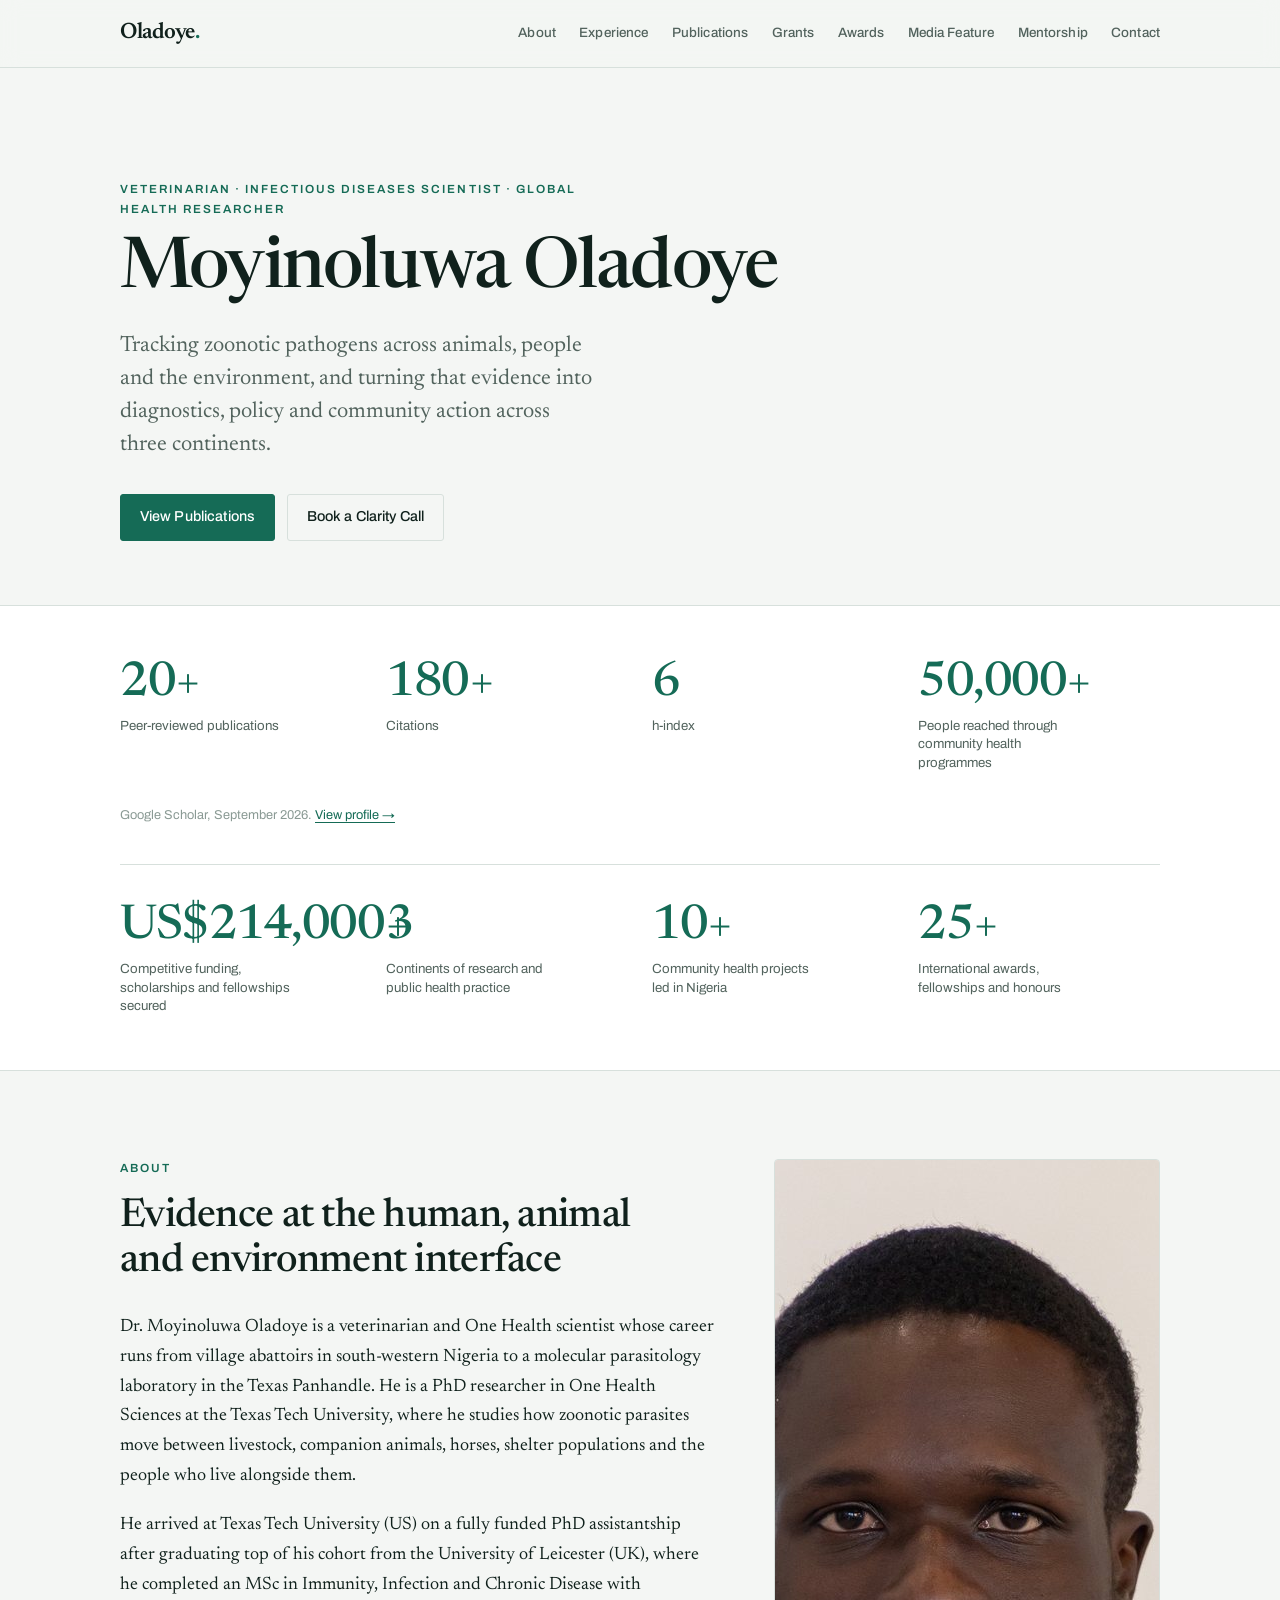
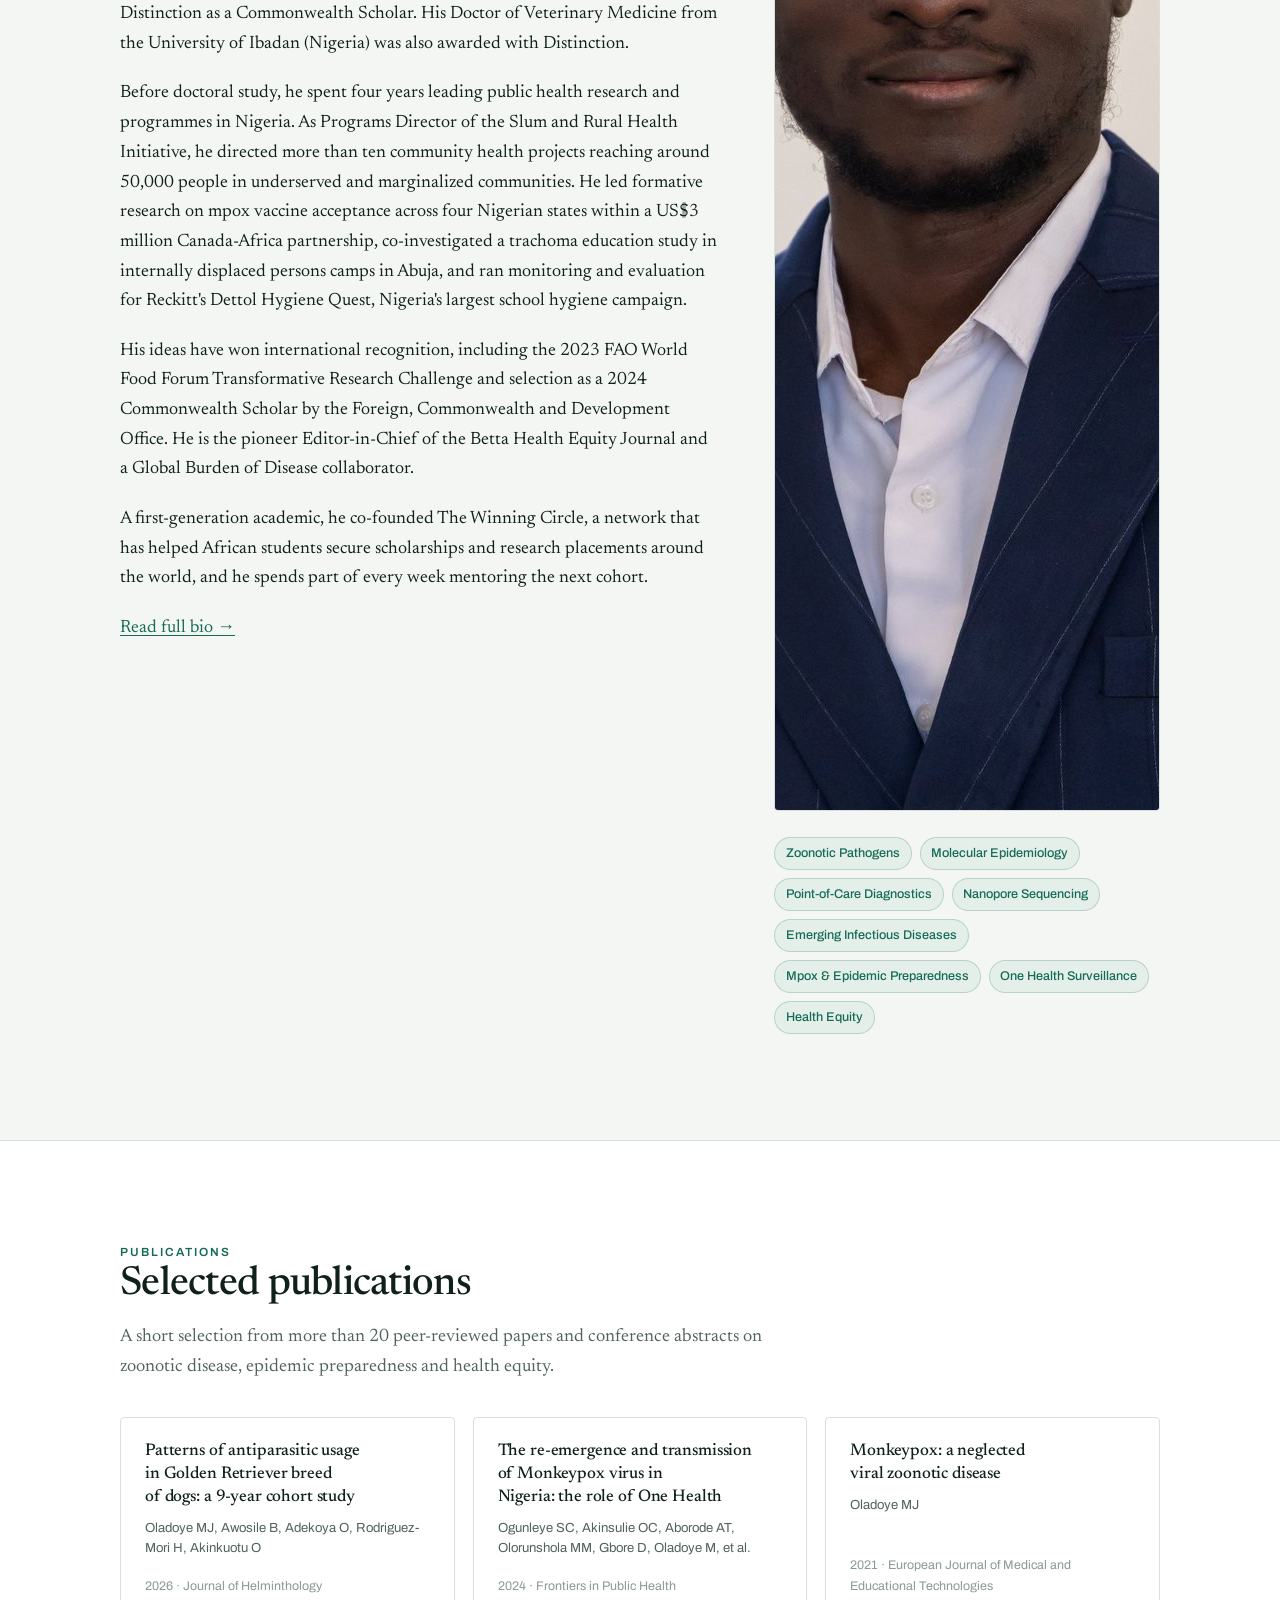
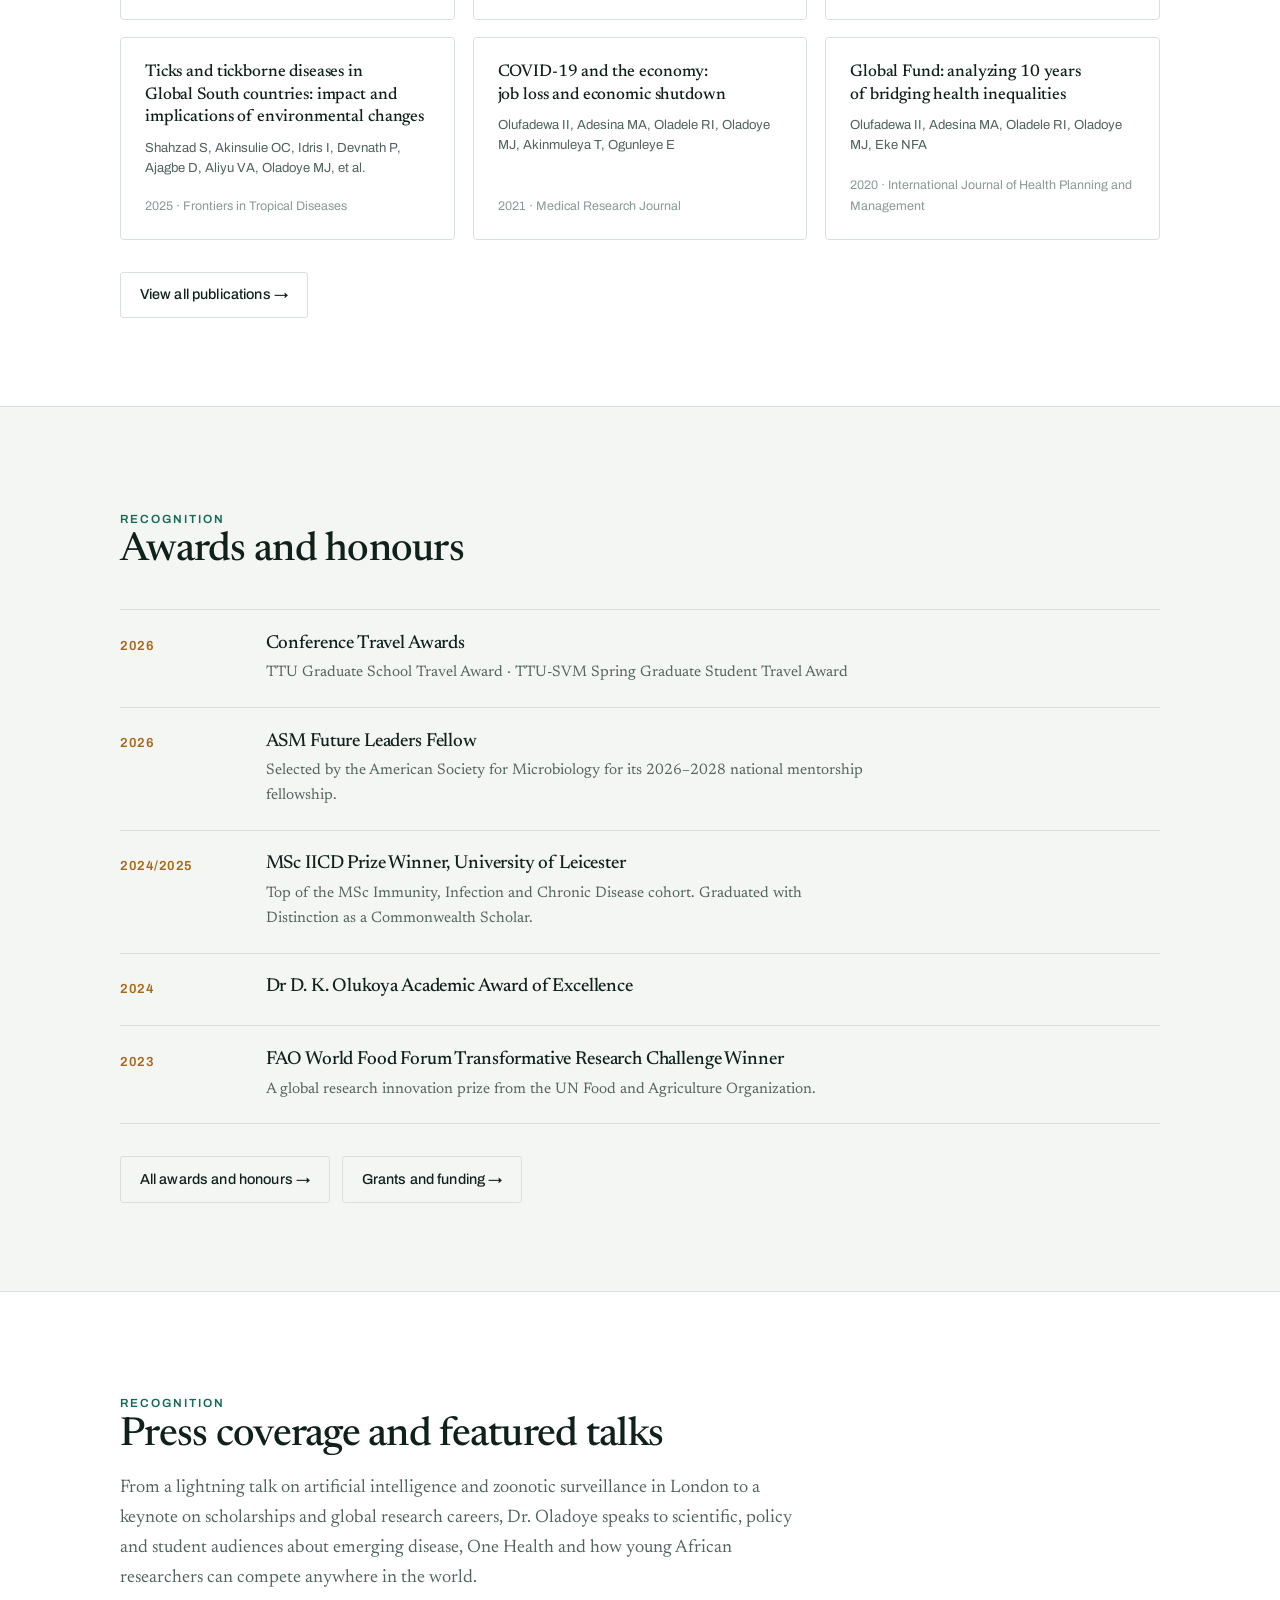
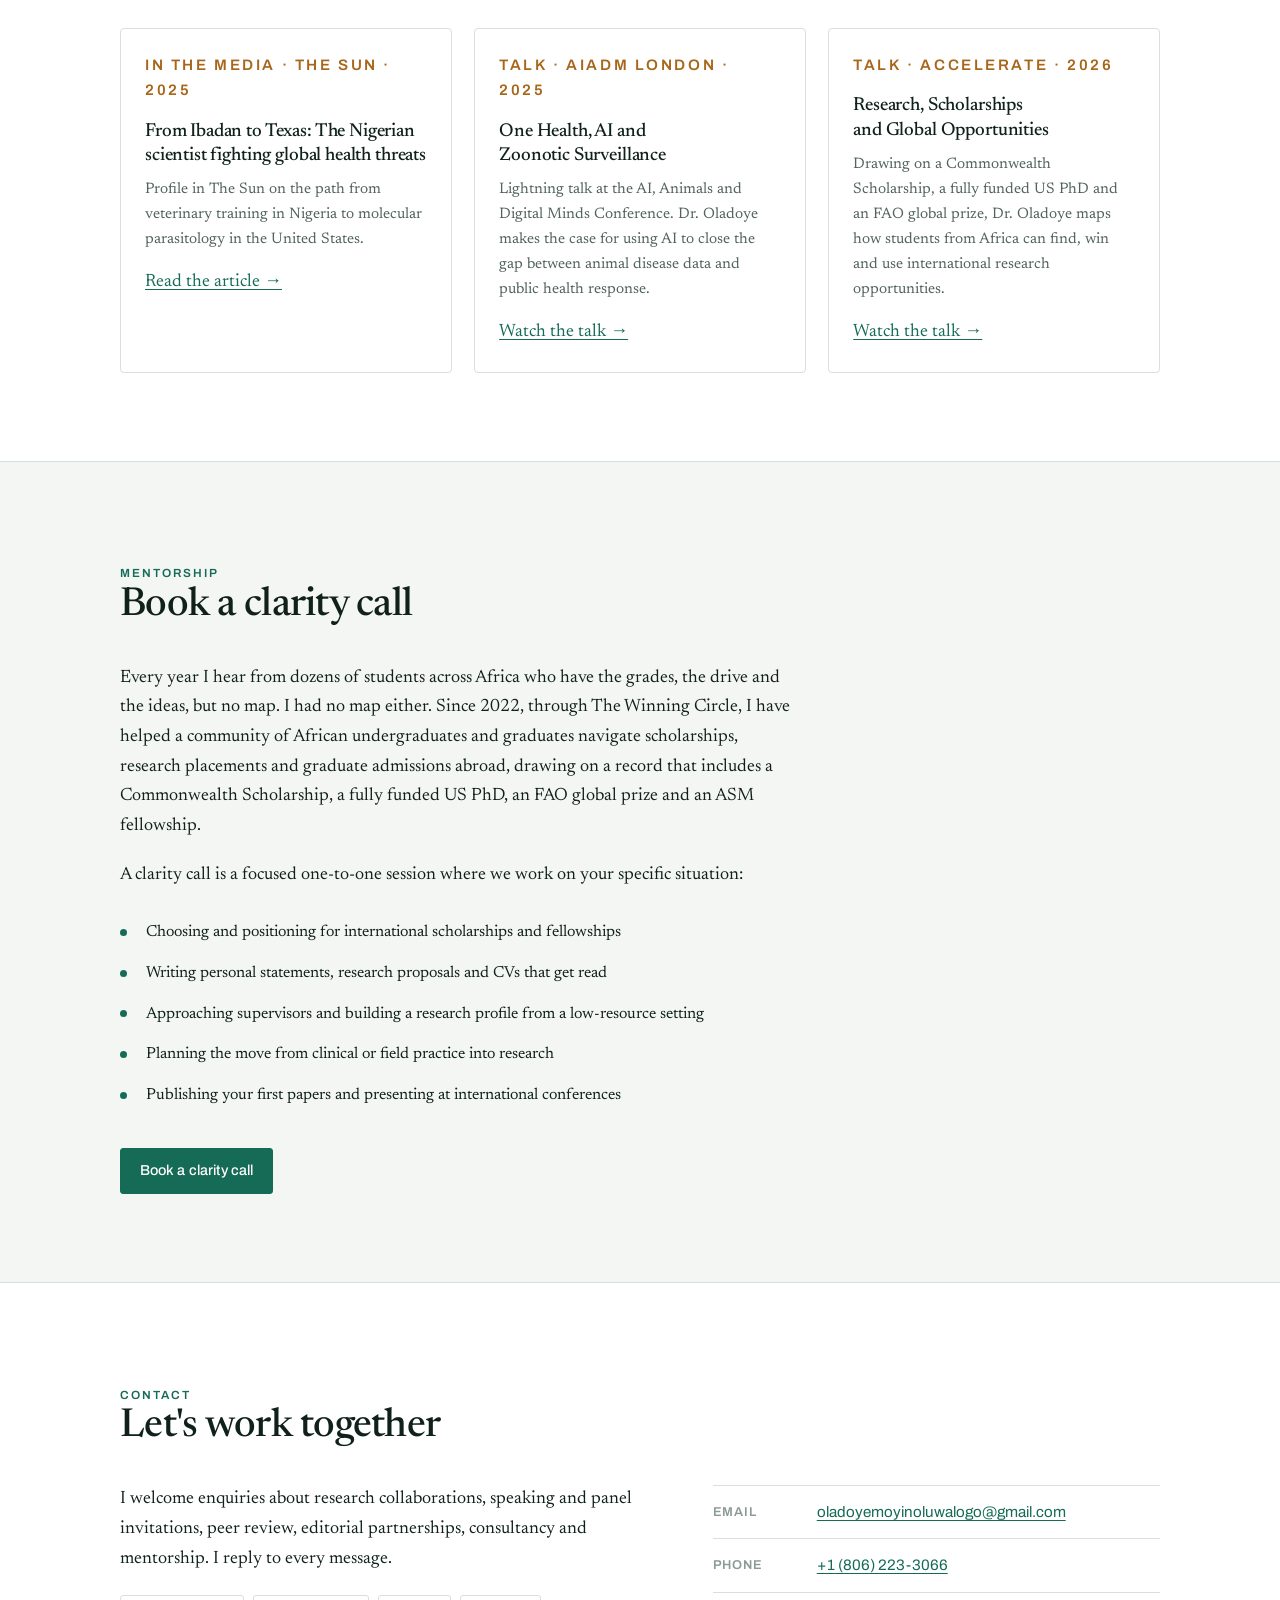
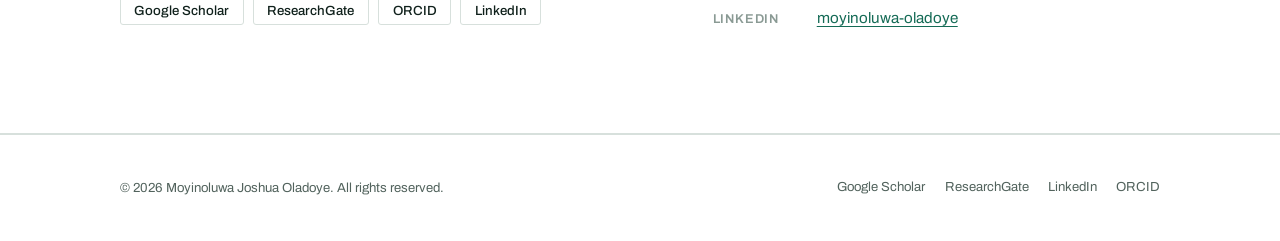
==== public/index.html @ 2be34d92 "Add files via upload" ====
<!doctype html>
<html lang="en">
<head>
<meta charset="utf-8">
<meta name="viewport" content="width=device-width, initial-scale=1, viewport-fit=cover">
<title>Moyinoluwa Oladoye | Veterinarian · Infectious Diseases Scientist · Global Health Researcher</title>
<meta name="description" content="Moyinoluwa Oladoye is a veterinarian, Global Health scientist and FAO Transformative Research Challenge winner researching zoonotic parasites at Texas Tech University. Editor-in-Chief, Betta Health Equity Journal. 20+ publications.">
<link rel="preconnect" href="https://fonts.googleapis.com">
<link rel="preconnect" href="https://fonts.gstatic.com" crossorigin>
<link rel="stylesheet" href="https://fonts.googleapis.com/css2?family=Archivo:wght@400;500;600&family=Newsreader:ital,opsz,wght@0,6..72,400;0,6..72,500;0,6..72,600;1,6..72,400&display=swap">
<link rel="stylesheet" href="style.css">
</head>
<body>

<header class="site-header">
  <div class="wrap nav">
    <a class="wordmark" href="index.html">Oladoye<span>.</span></a>
    <button class="nav-toggle" id="navToggle" aria-expanded="false" aria-controls="navLinks">Menu</button>
    <ul class="nav-links" id="navLinks">
      <li><a href="#about">About</a></li>
      <li><a href="experience.html">Experience</a></li>
      <li><a href="publications.html">Publications</a></li>
      <li><a href="grants.html">Grants</a></li>
      <li><a href="awards.html">Awards</a></li>
      <li><a href="media.html">Media Feature</a></li>
      <li><a href="#mentorship">Mentorship</a></li>
      <li><a href="#contact">Contact</a></li>
    </ul>
  </div>
</header>

<main>

  <!-- ============ HERO ============ -->
  <section class="hero">
    <div class="wrap">
      <p class="eyebrow">Veterinarian · Infectious Diseases Scientist · Global Health Researcher</p>
      <h1>Moyinoluwa Oladoye</h1>
      <p class="tagline">Tracking zoonotic pathogens across animals, people and the environment, and turning that evidence into diagnostics, policy and community action across three continents.</p>
      <div class="btn-row">
        <a class="btn" href="publications.html">View Publications</a>
        <a class="btn ghost" href="#mentorship">Book a Clarity Call</a>
      </div>
    </div>
  </section>

  <!-- ============ IMPACT NUMBERS ============ -->
  <section class="band tight">
    <div class="wrap">
      <div class="stats">
        <div class="stat"><div class="n">20+</div><div class="l">Peer-reviewed publications</div></div>
        <div class="stat"><div class="n">180+</div><div class="l">Citations</div></div>
        <div class="stat"><div class="n">6</div><div class="l">h-index</div></div>
        <div class="stat"><div class="n">50,000+</div><div class="l">People reached through community health programmes</div></div>
      </div>
      <p class="source">Google Scholar, September 2026. <a href="https://scholar.google.com/citations?user=c_55og8AAAAJ" target="_blank" rel="noopener">View profile&nbsp;→</a></p>
      <hr class="rule" style="margin:2.4rem 0">
      <div class="stats">
        <div class="stat"><div class="n">US$214,000+</div><div class="l">Competitive funding, scholarships and fellowships secured</div></div>
        <div class="stat"><div class="n">3</div><div class="l">Continents of research and public health practice</div></div>
        <div class="stat"><div class="n">10+</div><div class="l">Community health projects led in Nigeria</div></div>
        <div class="stat"><div class="n">25+</div><div class="l">International awards, fellowships and honours</div></div>
      </div>
    </div>
  </section>

  <!-- ============ ABOUT ============ -->
  <section id="about">
    <div class="wrap">
      <div class="about-grid">
        <div>
          <p class="eyebrow">About</p>
          <h2>Evidence at the human, animal and environment interface</h2>
          <div style="margin-top:1.8rem">
            <p>Dr. Moyinoluwa Oladoye is a veterinarian and One Health scientist whose career runs from village abattoirs in south-western Nigeria to a molecular parasitology laboratory in the Texas Panhandle. He is a PhD researcher in One Health Sciences at the Texas Tech University, where he studies how zoonotic parasites move between livestock, companion animals, horses, shelter populations and the people who live alongside them.</p>
            <p>He arrived at Texas Tech University (US) on a fully funded PhD assistantship after graduating top of his cohort from the University of Leicester (UK), where he completed an MSc in Immunity, Infection and Chronic Disease with Distinction as a Commonwealth Scholar. His Doctor of Veterinary Medicine from the University of Ibadan (Nigeria) was also awarded with Distinction.</p>
            <p>Before doctoral study, he spent four years leading public health research and programmes in Nigeria. As Programs Director of the Slum and Rural Health Initiative, he directed more than ten community health projects reaching around 50,000 people in underserved and marginalized communities. He led formative research on mpox vaccine acceptance across four Nigerian states within a US$3 million Canada-Africa partnership, co-investigated a trachoma education study in internally displaced persons camps in Abuja, and ran monitoring and evaluation for Reckitt's Dettol Hygiene Quest, Nigeria's largest school hygiene campaign.</p>
            <p>His ideas have won international recognition, including the 2023 FAO World Food Forum Transformative Research Challenge and selection as a 2024 Commonwealth Scholar by the Foreign, Commonwealth and Development Office. He is the pioneer Editor-in-Chief of the Betta Health Equity Journal and a Global Burden of Disease collaborator.</p>
            <p>A first-generation academic, he co-founded The Winning Circle, a network that has helped African students secure scholarships and research placements around the world, and he spends part of every week mentoring the next cohort.</p>
            <p><a href="experience.html#bio">Read full bio&nbsp;→</a></p>
          </div>
        </div>
        <div>
          <div class="portrait">
            <img src="img/headshot.jpg" alt="Portrait of Dr. Moyinoluwa Oladoye" width="1000" height="1250">
          </div>
          <ul class="chips">
            <li>Zoonotic Pathogens</li>
            <li>Molecular Epidemiology</li>
            <li>Point-of-Care Diagnostics</li>
            <li>Nanopore Sequencing</li>
            <li>Emerging Infectious Diseases</li>
            <li>Mpox &amp; Epidemic Preparedness</li>
            <li>One Health Surveillance</li>
            <li>Health Equity</li>
          </ul>
        </div>
      </div>
    </div>
  </section>

  <!-- ============ PUBLICATIONS ============ -->
  <section class="band" id="publications">
    <div class="wrap">
      <div class="section-head">
        <p class="eyebrow">Publications</p>
        <h2>Selected publications</h2>
        <p class="lead">A short selection from more than 20 peer-reviewed papers and conference abstracts on zoonotic disease, epidemic preparedness and health equity.</p>
      </div>

      <div class="cards">
        <article class="card">
          <h3><a href="https://doi.org/10.1017/S0022149X26101710" target="_blank" rel="noopener">Patterns of antiparasitic usage in Golden Retriever breed of dogs: a 9-year cohort study</a></h3>
          <p class="authors">Oladoye MJ, Awosile B, Adekoya O, Rodriguez-Mori H, Akinkuotu O</p>
          <p class="meta">2026 · Journal of Helminthology</p>
        </article>
        <article class="card">
          <h3><a href="https://doi.org/10.3389/fpubh.2023.1334238" target="_blank" rel="noopener">The re-emergence and transmission of Monkeypox virus in Nigeria: the role of One Health</a></h3>
          <p class="authors">Ogunleye SC, Akinsulie OC, Aborode AT, Olorunshola MM, Gbore D, Oladoye M, et al.</p>
          <p class="meta">2024 · Frontiers in Public Health</p>
        </article>
        <article class="card">
          <h3><a href="https://doi.org/10.30935/ejmets/10911" target="_blank" rel="noopener">Monkeypox: a neglected viral zoonotic disease</a></h3>
          <p class="authors">Oladoye MJ</p>
          <p class="meta">2021 · European Journal of Medical and Educational Technologies</p>
        </article>
        <article class="card">
          <h3><a href="https://doi.org/10.3389/fitd.2025.1597236" target="_blank" rel="noopener">Ticks and tickborne diseases in Global South countries: impact and implications of environmental changes</a></h3>
          <p class="authors">Shahzad S, Akinsulie OC, Idris I, Devnath P, Ajagbe D, Aliyu VA, Oladoye MJ, et al.</p>
          <p class="meta">2025 · Frontiers in Tropical Diseases</p>
        </article>
        <article class="card">
          <h3><a href="https://doi.org/10.5603/MRJ.a2021.0019" target="_blank" rel="noopener">COVID-19 and the economy: job loss and economic shutdown</a></h3>
          <p class="authors">Olufadewa II, Adesina MA, Oladele RI, Oladoye MJ, Akinmuleya T, Ogunleye E</p>
          <p class="meta">2021 · Medical Research Journal</p>
        </article>
        <article class="card">
          <h3><a href="https://doi.org/10.1002/hpm.3096" target="_blank" rel="noopener">Global Fund: analyzing 10 years of bridging health inequalities</a></h3>
          <p class="authors">Olufadewa II, Adesina MA, Oladele RI, Oladoye MJ, Eke NFA</p>
          <p class="meta">2020 · International Journal of Health Planning and Management</p>
        </article>
      </div>

      <div class="btn-row">
        <a class="btn ghost" href="publications.html">View all publications&nbsp;→</a>
      </div>
    </div>
  </section>

  <!-- ============ AWARDS ============ -->
  <section id="awards">
    <div class="wrap">
      <div class="section-head">
        <p class="eyebrow">Recognition</p>
        <h2>Awards and honours</h2>
      </div>
      <ul class="rows">
        <li>
          <span class="yr">2026</span>
          <div>
            <h3>Conference Travel Awards</h3>
            <p>TTU Graduate School Travel Award · TTU-SVM Spring Graduate Student Travel Award</p>
          </div>
        </li>
        <li>
          <span class="yr">2026</span>
          <div>
            <h3>ASM Future Leaders Fellow</h3>
            <p>Selected by the American Society for Microbiology for its 2026–2028 national mentorship fellowship.</p>
          </div>
        </li>
        <li>
          <span class="yr">2024/2025</span>
          <div>
            <h3>MSc IICD Prize Winner, University of Leicester</h3>
            <p>Top of the MSc Immunity, Infection and Chronic Disease cohort. Graduated with Distinction as a Commonwealth Scholar.</p>
          </div>
        </li>
        <li>
          <span class="yr">2024</span>
          <div>
            <h3>Dr D. K. Olukoya Academic Award of Excellence</h3>
          </div>
        </li>
        <li>
          <span class="yr">2023</span>
          <div>
            <h3>FAO World Food Forum Transformative Research Challenge Winner</h3>
            <p>A global research innovation prize from the UN Food and Agriculture Organization.</p>
          </div>
        </li>
      </ul>
      <div class="btn-row">
        <a class="btn ghost" href="awards.html">All awards and honours&nbsp;→</a>
        <a class="btn ghost" href="grants.html">Grants and funding&nbsp;→</a>
      </div>
    </div>
  </section>

  <!-- ============ MEDIA ============ -->
  <section class="band" id="media">
    <div class="wrap">
      <div class="section-head">
        <p class="eyebrow">Recognition</p>
        <h2>Press coverage and featured talks</h2>
        <p class="lead">From a lightning talk on artificial intelligence and zoonotic surveillance in London to a keynote on scholarships and global research careers, Dr. Oladoye speaks to scientific, policy and student audiences about emerging disease, One Health and how young African researchers can compete anywhere in the world.</p>
      </div>

      <div class="media-grid">
        <article class="media-item">
          <p class="eyebrow" style="color:var(--warm)">In the media · The Sun · 2025</p>
          <h3>From Ibadan to Texas: The Nigerian scientist fighting global health threats</h3>
          <p>Profile in The Sun on the path from veterinary training in Nigeria to molecular parasitology in the United States.</p>
          <a href="https://thesun.ng/from-ibadan-to-texas-the-nigerian-scientist-fighting-global-health-threats/" target="_blank" rel="noopener">Read the article&nbsp;→</a>
        </article>
        <article class="media-item">
          <p class="eyebrow" style="color:var(--warm)">Talk · AIADM London · 2025</p>
          <h3>One Health, AI and Zoonotic Surveillance</h3>
          <p>Lightning talk at the AI, Animals and Digital Minds Conference. Dr. Oladoye makes the case for using AI to close the gap between animal disease data and public health response.</p>
          <a href="https://www.youtube.com/watch?v=-eiDYQkjx_w" target="_blank" rel="noopener">Watch the talk&nbsp;→</a>
        </article>
        <article class="media-item">
          <p class="eyebrow" style="color:var(--warm)">Talk · ACCELERATE · 2026</p>
          <h3>Research, Scholarships and Global Opportunities</h3>
          <p>Drawing on a Commonwealth Scholarship, a fully funded US PhD and an FAO global prize, Dr. Oladoye maps how students from Africa can find, win and use international research opportunities.</p>
          <a href="https://www.youtube.com/watch?v=7MUE2zmlpLI" target="_blank" rel="noopener">Watch the talk&nbsp;→</a>
        </article>
      </div>
    </div>
  </section>

  <!-- ============ MENTORSHIP ============ -->
  <section id="mentorship">
    <div class="wrap">
      <div class="section-head">
        <p class="eyebrow">Mentorship</p>
        <h2>Book a clarity call</h2>
      </div>
      <p>Every year I hear from dozens of students across Africa who have the grades, the drive and the ideas, but no map. I had no map either. Since 2022, through The Winning Circle, I have helped a community of African undergraduates and graduates navigate scholarships, research placements and graduate admissions abroad, drawing on a record that includes a Commonwealth Scholarship, a fully funded US PhD, an FAO global prize and an ASM fellowship.</p>
      <p>A clarity call is a focused one-to-one session where we work on your specific situation:</p>
      <ul class="ticks">
        <li>Choosing and positioning for international scholarships and fellowships</li>
        <li>Writing personal statements, research proposals and CVs that get read</li>
        <li>Approaching supervisors and building a research profile from a low-resource setting</li>
        <li>Planning the move from clinical or field practice into research</li>
        <li>Publishing your first papers and presenting at international conferences</li>
      </ul>
      <div class="btn-row">
        <a class="btn" href="https://calendly.com/oladoyemoyinoluwalogo/clarity-call" target="_blank" rel="noopener">Book a clarity call</a>
      </div>

      <!-- To embed the booking calendar directly in the page instead of linking out,
           delete the button above and uncomment the two lines below.
      <div class="calendly-inline-widget" data-url="https://calendly.com/oladoyemoyinoluwalogo/clarity-call" style="min-width:320px;height:700px;margin-top:2rem"></div>
      <script type="text/javascript" src="https://assets.calendly.com/assets/external/widget.js" async></script>
      -->
    </div>
  </section>

  <!-- ============ CONTACT ============ -->
  <section class="band" id="contact">
    <div class="wrap">
      <div class="section-head">
        <p class="eyebrow">Contact</p>
        <h2>Let's work together</h2>
      </div>
      <div class="contact-grid">
        <div>
          <p>I welcome enquiries about research collaborations, speaking and panel invitations, peer review, editorial partnerships, consultancy and mentorship. I reply to every message.</p>
          <ul class="profile-links">
            <li><a href="https://scholar.google.com/citations?user=c_55og8AAAAJ&hl=en" target="_blank" rel="noopener">Google Scholar</a></li>
            <li><a href="https://www.researchgate.net/profile/Moyinoluwa-Oladoye?ev=prf_overview" target="_blank" rel="noopener">ResearchGate</a></li>
            <li><a href="https://orcid.org/0000-0003-0300-1474" target="_blank" rel="noopener">ORCID</a></li>
            <li><a href="https://www.linkedin.com/in/moyinoluwa-oladoye/" target="_blank" rel="noopener">LinkedIn</a></li>
          </ul>
        </div>
        <dl class="dl">
          <div><dt>Email</dt><dd><a href="mailto:oladoyemoyinoluwalogo@gmail.com">oladoyemoyinoluwalogo@gmail.com</a></dd></div>
          <div><dt>Phone</dt><dd><a href="tel:+18062233066">+1 (806) 223-3066</a></dd></div>
          <div><dt>LinkedIn</dt><dd><a href="https://www.linkedin.com/in/moyinoluwa-oladoye/" target="_blank" rel="noopener">moyinoluwa-oladoye</a></dd></div>
        </dl>
      </div>
    </div>
  </section>

</main>

<footer class="site-footer">
  <div class="wrap">
    <p>© 2026 Moyinoluwa Joshua Oladoye. All rights reserved.</p>
    <ul>
      <li><a href="https://scholar.google.com/citations?user=c_55og8AAAAJ&hl=en" target="_blank" rel="noopener">Google Scholar</a></li>
      <li><a href="https://www.researchgate.net/profile/Moyinoluwa-Oladoye?ev=prf_overview" target="_blank" rel="noopener">ResearchGate</a></li>
      <li><a href="https://www.linkedin.com/in/moyinoluwa-oladoye/" target="_blank" rel="noopener">LinkedIn</a></li>
      <li><a href="https://orcid.org/0000-0003-0300-1474" target="_blank" rel="noopener">ORCID</a></li>
    </ul>
  </div>
</footer>

<script>
(function(){
  var t=document.getElementById('navToggle'), l=document.getElementById('navLinks');
  if(!t||!l) return;
  t.addEventListener('click',function(){
    var open=l.classList.toggle('open');
    t.setAttribute('aria-expanded',String(open));
    t.textContent=open?'Close':'Menu';
  });
  l.addEventListener('click',function(e){
    if(e.target.tagName==='A'){l.classList.remove('open');t.setAttribute('aria-expanded','false');t.textContent='Menu';}
  });
})();
</script>

</body>
</html>
---- public/style.css ----
/* =========================================================
   Moyinoluwa Oladoye — site stylesheet
   Palette: One Health green (environment / veterinary / medical)
   with an ochre accent used sparingly for emphasis.
   Type: Newsreader (display serif) + Archivo (UI / body sans).
   ========================================================= */

:root{
  --bg:#f4f6f4;
  --surface:#ffffff;
  --sunk:#eaeeec;
  --ink:#10211c;
  --muted:#52635d;
  --faint:#8a9a94;
  --rule:#d7e0dc;
  --accent:#156b56;
  --accent-soft:#e4efea;
  --warm:#a8661a;
  --serif:"Newsreader",Georgia,"Times New Roman",serif;
  --sans:"Archivo","Helvetica Neue",Arial,sans-serif;
  --wrap:1080px;
  --read:68ch;
}

@media (prefers-color-scheme:dark){
  :root:not([data-theme="light"]){
    --bg:#0a1512;
    --surface:#0f1e1a;
    --sunk:#0c1a16;
    --ink:#e3ebe8;
    --muted:#92a8a1;
    --faint:#5d736c;
    --rule:#1f332c;
    --accent:#4bb998;
    --accent-soft:#12302a;
    --warm:#d79f58;
    color-scheme:dark;
  }
}
:root[data-theme="dark"]{
  --bg:#0a1512; --surface:#0f1e1a; --sunk:#0c1a16;
  --ink:#e3ebe8; --muted:#92a8a1; --faint:#5d736c; --rule:#1f332c;
  --accent:#4bb998; --accent-soft:#12302a; --warm:#d79f58;
  color-scheme:dark;
}

*{box-sizing:border-box}
html{scroll-behavior:smooth;scroll-padding-top:5rem}
body{
  margin:0;background:var(--bg);color:var(--ink);
  font-family:var(--serif);font-size:18px;line-height:1.65;
  -webkit-font-smoothing:antialiased;
}
img{max-width:100%;display:block}
a{color:var(--accent);text-underline-offset:3px}
a:hover{color:var(--ink)}
:focus-visible{outline:2px solid var(--accent);outline-offset:3px;border-radius:2px}

/* ---------- layout ---------- */
.wrap{
  max-width:var(--wrap);margin:0 auto;
  padding-left:max(20px,env(safe-area-inset-left,0px));
  padding-right:max(20px,env(safe-area-inset-right,0px));
}
section{padding-block:clamp(3rem,7vw,5.5rem)}
section.tight{padding-block:clamp(2.2rem,5vw,3.4rem)}
.band{background:var(--surface);border-block:1px solid var(--rule)}
hr.rule{border:0;border-top:1px solid var(--rule);margin:0}

/* ---------- type ---------- */
h1,h2,h3,h4{font-family:var(--serif);margin:0;text-wrap:balance;font-weight:500}
h1{font-size:clamp(2.6rem,7vw,4.4rem);line-height:1.02;letter-spacing:-.025em}
h2{font-size:clamp(1.75rem,4vw,2.5rem);line-height:1.12;letter-spacing:-.018em}
h3{font-size:1.18rem;line-height:1.3;letter-spacing:-.008em}
p{margin:0 0 1.1em;max-width:var(--read)}
.lead{font-size:1.14rem;color:var(--muted)}
.eyebrow{
  font-family:var(--sans);font-size:.74rem;font-weight:600;letter-spacing:.17em;
  text-transform:uppercase;color:var(--accent);margin:0 0 1rem;
}
.section-head{margin-bottom:2.2rem}
.section-head p{margin-bottom:0;margin-top:.9rem}

/* ---------- header / nav ---------- */
.site-header{
  position:sticky;top:env(safe-area-inset-top,0px);z-index:40;
  background:color-mix(in srgb,var(--bg) 92%,transparent);
  backdrop-filter:saturate(150%) blur(10px);
  border-bottom:1px solid var(--rule);
}
.nav{display:flex;align-items:center;gap:1rem;padding-block:.95rem}
.wordmark{
  font-family:var(--serif);font-size:1.4rem;font-weight:600;letter-spacing:-.02em;
  color:var(--ink);text-decoration:none;margin-right:auto;
}
.wordmark span{color:var(--accent)}
.nav-links{display:flex;gap:1.45rem;align-items:center;list-style:none;margin:0;padding:0}
.nav-links a{
  font-family:var(--sans);font-size:.845rem;font-weight:500;letter-spacing:.01em;
  color:var(--muted);text-decoration:none;white-space:nowrap;
}
.nav-links a:hover,.nav-links a[aria-current="page"]{color:var(--ink)}
.nav-toggle{
  display:none;background:none;border:1px solid var(--rule);border-radius:4px;
  padding:.45em .7em;cursor:pointer;color:var(--ink);
  font-family:var(--sans);font-size:.82rem;font-weight:500;
}
@media (max-width:940px){
  .nav-toggle{display:block}
  .nav-links{
    display:none;position:absolute;left:0;right:0;top:100%;
    flex-direction:column;align-items:flex-start;gap:0;
    background:var(--surface);border-bottom:1px solid var(--rule);
    padding:.5rem max(20px,env(safe-area-inset-left,0px)) 1rem;
  }
  .nav-links.open{display:flex}
  .nav-links li{width:100%;border-top:1px solid var(--rule)}
  .nav-links a{display:block;padding:.75rem 0;font-size:.95rem}
}

/* ---------- buttons ---------- */
.btn{
  display:inline-flex;align-items:center;gap:.5em;
  font-family:var(--sans);font-size:.9rem;font-weight:500;letter-spacing:.01em;
  padding:.72em 1.3em;border-radius:3px;text-decoration:none;
  border:1px solid var(--accent);background:var(--accent);color:#fff;
  transition:opacity .15s;
}
.btn:hover{opacity:.88;color:#fff}
.btn.ghost{background:transparent;color:var(--ink);border-color:var(--rule)}
.btn.ghost:hover{border-color:var(--ink);opacity:1}
.btn-row{display:flex;flex-wrap:wrap;gap:.75rem;margin-top:2rem}

/* ---------- hero ---------- */
.hero{padding-block:clamp(3.5rem,10vw,7rem) clamp(2.5rem,6vw,4rem)}
.hero h1{margin-bottom:1.4rem}
.hero .tagline{font-size:clamp(1.12rem,2.3vw,1.38rem);color:var(--muted);max-width:40ch;line-height:1.5}

/* ---------- stats ---------- */
.stats{display:grid;grid-template-columns:repeat(auto-fit,minmax(160px,1fr));gap:2rem 1.5rem}
.stat .n{
  font-family:var(--serif);font-size:clamp(2.1rem,4.6vw,3rem);font-weight:500;
  line-height:1;letter-spacing:-.03em;color:var(--accent);
  font-variant-numeric:tabular-nums;
}
.stat .l{
  font-family:var(--sans);font-size:.83rem;line-height:1.4;color:var(--muted);
  margin-top:.55rem;max-width:22ch;
}
.source{font-family:var(--sans);font-size:.8rem;color:var(--faint);margin:2rem 0 0}

/* ---------- about ---------- */
.about-grid{display:grid;grid-template-columns:1.55fr 1fr;gap:clamp(2rem,5vw,3.5rem);align-items:start}
@media (max-width:820px){.about-grid{grid-template-columns:1fr}}
.portrait{border-radius:4px;overflow:hidden;border:1px solid var(--rule);background:var(--sunk)}
.portrait img{width:100%;aspect-ratio:4/5;object-fit:cover}
.chips{display:flex;flex-wrap:wrap;gap:.5rem;margin-top:1.6rem;padding:0;list-style:none}
.chips li{
  font-family:var(--sans);font-size:.79rem;font-weight:500;
  padding:.4em .85em;border-radius:999px;
  background:var(--accent-soft);color:var(--accent);
  border:1px solid color-mix(in srgb,var(--accent) 22%,transparent);
}

/* ---------- cards ---------- */
.cards{display:grid;grid-template-columns:repeat(auto-fit,minmax(290px,1fr));gap:1.1rem}
.card{
  background:var(--surface);border:1px solid var(--rule);border-radius:4px;
  padding:1.4rem 1.5rem;display:flex;flex-direction:column;gap:.55rem;
}
.card h3{font-size:1.06rem;line-height:1.35}
.card h3 a{color:var(--ink);text-decoration:none}
.card h3 a:hover{color:var(--accent)}
.card .authors{font-family:var(--sans);font-size:.82rem;color:var(--muted);line-height:1.5;margin:0}
.card .meta{font-family:var(--sans);font-size:.78rem;color:var(--faint);margin:0;margin-top:auto;padding-top:.6rem}

/* ---------- timeline ---------- */
.timeline{list-style:none;margin:0;padding:0;border-left:2px solid var(--rule)}
.timeline li{position:relative;padding:0 0 2.1rem 1.8rem}
.timeline li::before{
  content:"";position:absolute;left:-7px;top:.55rem;width:12px;height:12px;
  border-radius:50%;background:var(--accent);border:3px solid var(--bg);
}
.timeline .when{
  font-family:var(--sans);font-size:.76rem;font-weight:600;letter-spacing:.09em;
  text-transform:uppercase;color:var(--accent);display:block;margin-bottom:.35rem;
}
.timeline h3{margin-bottom:.15rem}
.timeline .where{font-family:var(--sans);font-size:.86rem;color:var(--muted);margin:0 0 .6rem}
.timeline p{font-size:.97rem;color:var(--muted);margin:0}

/* ---------- award / grant rows ---------- */
.rows{list-style:none;margin:0;padding:0}
.rows li{
  display:grid;grid-template-columns:7.5rem 1fr;gap:.3rem 1.6rem;
  padding:1.35rem 0;border-top:1px solid var(--rule);
}
.rows li:last-child{border-bottom:1px solid var(--rule)}
.rows .yr{
  font-family:var(--sans);font-size:.82rem;font-weight:600;color:var(--warm);
  letter-spacing:.04em;padding-top:.18rem;
}
.rows h3{margin-bottom:.25rem}
.rows p{font-size:.95rem;color:var(--muted);margin:0}
@media (max-width:620px){
  .rows li{grid-template-columns:1fr;gap:.35rem}
  .rows .yr{padding-top:0}
}

/* ---------- media ---------- */
.media-grid{display:grid;grid-template-columns:repeat(auto-fit,minmax(300px,1fr));gap:1.4rem}
.media-item{background:var(--surface);border:1px solid var(--rule);border-radius:4px;padding:1.5rem}
.media-item h3{margin-bottom:.5rem}
.media-item p{font-size:.95rem;color:var(--muted);margin-bottom:1rem}

/* ---------- figures ---------- */
figure{margin:0}
.figure{border:1px solid var(--rule);border-radius:4px;overflow:hidden;background:var(--surface)}
.figure img{width:100%;aspect-ratio:4/3;object-fit:cover}
.figure figcaption{
  font-family:var(--sans);font-size:.82rem;color:var(--muted);
  padding:.8rem 1rem;border-top:1px solid var(--rule);
}
.figure.tall img{aspect-ratio:3/4}
.photo-pair{display:grid;grid-template-columns:repeat(auto-fit,minmax(260px,1fr));gap:1.2rem;margin-top:2.5rem}

/* ---------- lists ---------- */
.biblist{list-style:none;counter-reset:ref;margin:0;padding:0}
.biblist li{
  counter-increment:ref;position:relative;padding:1rem 0 1rem 2.6rem;
  border-top:1px solid var(--rule);font-size:.98rem;line-height:1.55;
}
.biblist li:last-child{border-bottom:1px solid var(--rule)}
.biblist li::before{
  content:counter(ref);position:absolute;left:0;top:1rem;
  font-family:var(--sans);font-size:.78rem;font-weight:600;color:var(--faint);
  font-variant-numeric:tabular-nums;
}
.plainlist{list-style:none;margin:0;padding:0}
.plainlist li{
  padding:1rem 0;border-top:1px solid var(--rule);font-size:.98rem;line-height:1.55;
}
.plainlist li:last-child{border-bottom:1px solid var(--rule)}
.memberships{font-family:var(--sans);font-size:.95rem;color:var(--muted);line-height:1.9;max-width:var(--read)}

.ticks{list-style:none;margin:1.3rem 0;padding:0}
.ticks li{position:relative;padding:.45rem 0 .45rem 1.6rem;font-size:1rem}
.ticks li::before{
  content:"";position:absolute;left:0;top:1.05em;width:7px;height:7px;
  border-radius:50%;background:var(--accent);
}

/* ---------- contact ---------- */
.contact-grid{display:grid;grid-template-columns:1.2fr 1fr;gap:clamp(2rem,5vw,3.5rem)}
@media (max-width:820px){.contact-grid{grid-template-columns:1fr}}
.dl{font-family:var(--sans);font-size:.95rem;margin:0}
.dl div{padding:.85rem 0;border-top:1px solid var(--rule);display:flex;gap:1rem;flex-wrap:wrap}
.dl dt{color:var(--faint);min-width:5.5rem;font-size:.8rem;letter-spacing:.06em;
  text-transform:uppercase;font-weight:600;padding-top:.15rem}
.dl dd{margin:0;word-break:break-word}
.profile-links{display:flex;flex-wrap:wrap;gap:.6rem;margin-top:1.4rem;padding:0;list-style:none}
.profile-links a{
  font-family:var(--sans);font-size:.83rem;font-weight:500;text-decoration:none;
  padding:.5em 1em;border:1px solid var(--rule);border-radius:3px;color:var(--ink);
}
.profile-links a:hover{border-color:var(--accent);color:var(--accent)}

/* ---------- footer ---------- */
.site-footer{border-top:1px solid var(--rule);background:var(--surface)}
.site-footer .wrap{
  padding-block:2.4rem;display:flex;flex-wrap:wrap;gap:1rem 2rem;
  align-items:center;justify-content:space-between;
}
.site-footer p{font-family:var(--sans);font-size:.82rem;color:var(--muted);margin:0;max-width:none}
.site-footer ul{display:flex;flex-wrap:wrap;gap:1.2rem;list-style:none;margin:0;padding:0}
.site-footer a{font-family:var(--sans);font-size:.82rem;color:var(--muted);text-decoration:none}
.site-footer a:hover{color:var(--accent)}

/* ---------- page header (sub-pages) ---------- */
.page-head{padding-block:clamp(2.8rem,6vw,4.5rem) clamp(1.6rem,3vw,2.2rem)}
.page-head h1{font-size:clamp(2.1rem,5vw,3.2rem);margin-bottom:1rem}
.back{
  font-family:var(--sans);font-size:.84rem;color:var(--muted);text-decoration:none;
  display:inline-block;margin-bottom:1.6rem;
}
.back:hover{color:var(--accent)}
.subhead{
  font-family:var(--sans);font-size:.78rem;font-weight:600;letter-spacing:.14em;
  text-transform:uppercase;color:var(--faint);
  margin:3rem 0 1.2rem;padding-bottom:.6rem;border-bottom:1px solid var(--rule);
}
.subhead:first-of-type{margin-top:0}

@media (prefers-reduced-motion:reduce){
  html{scroll-behavior:auto}
  *{transition:none!important;animation:none!important}
}
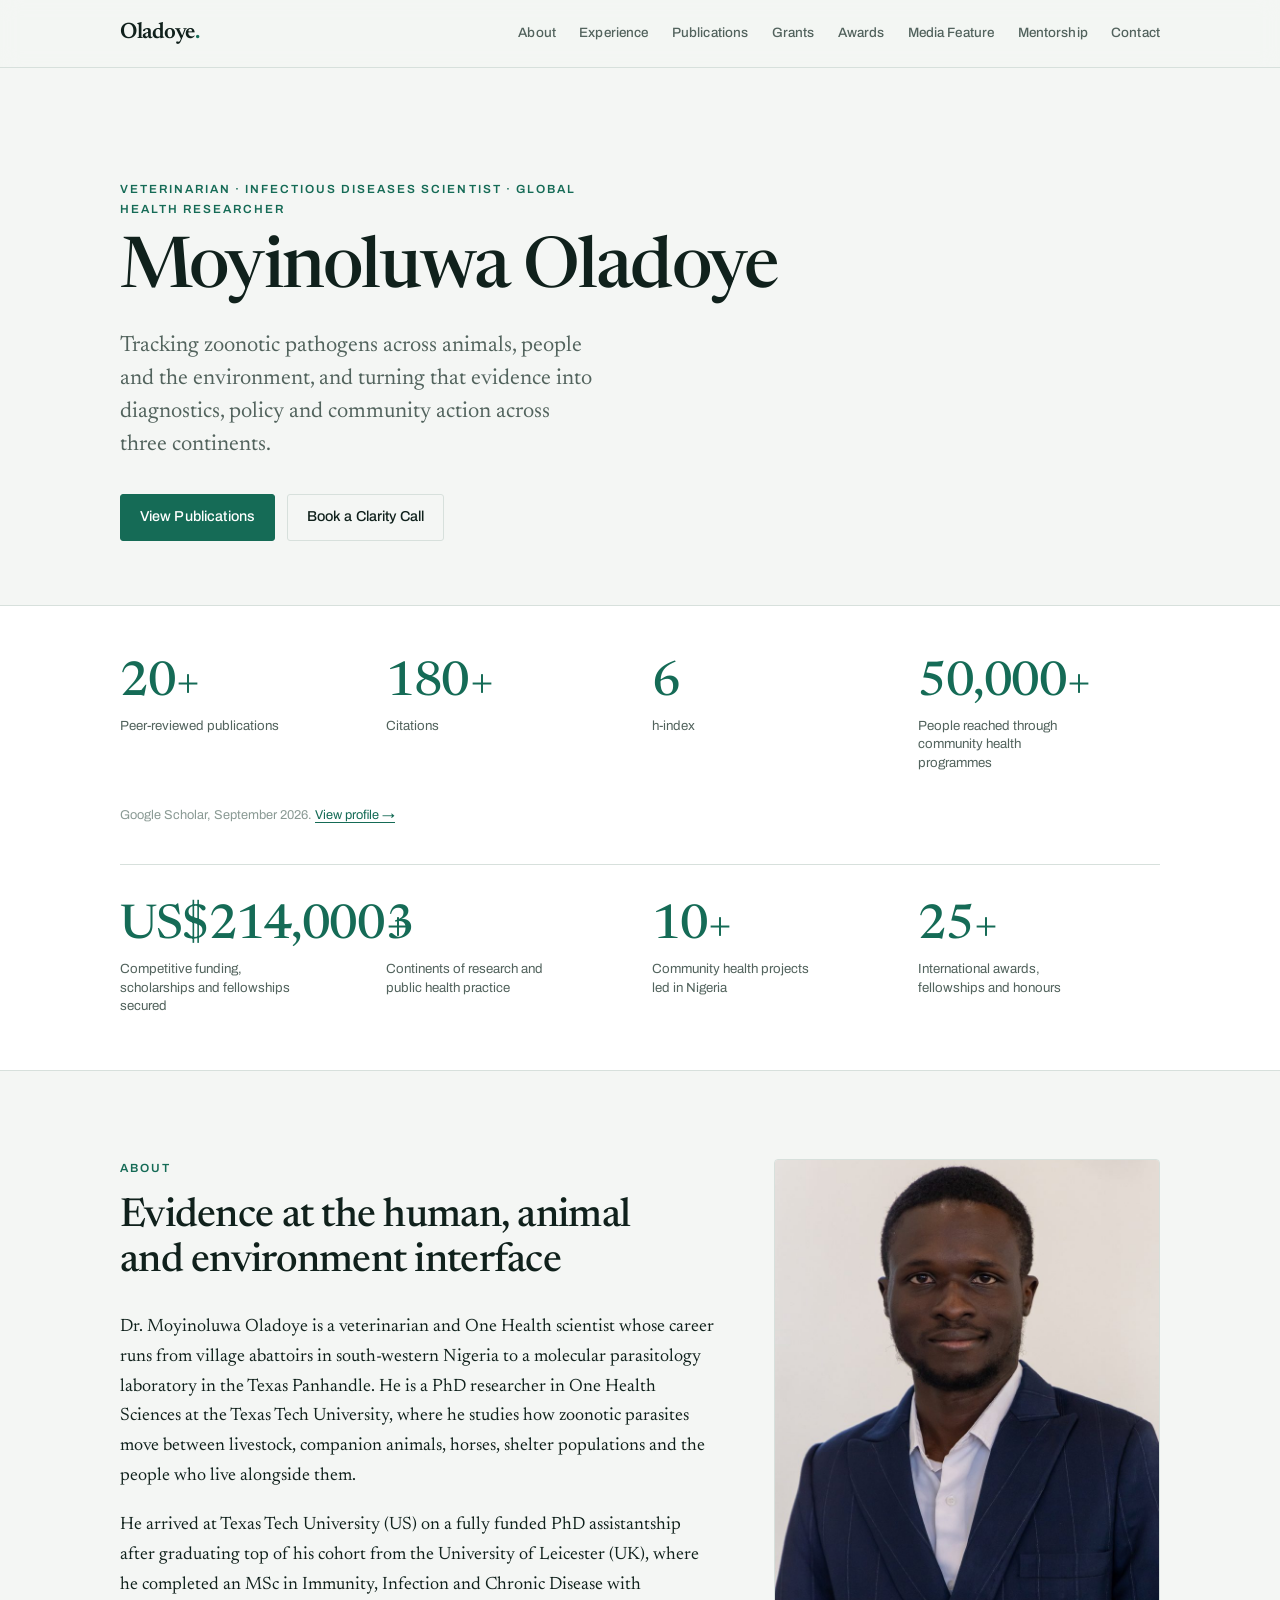
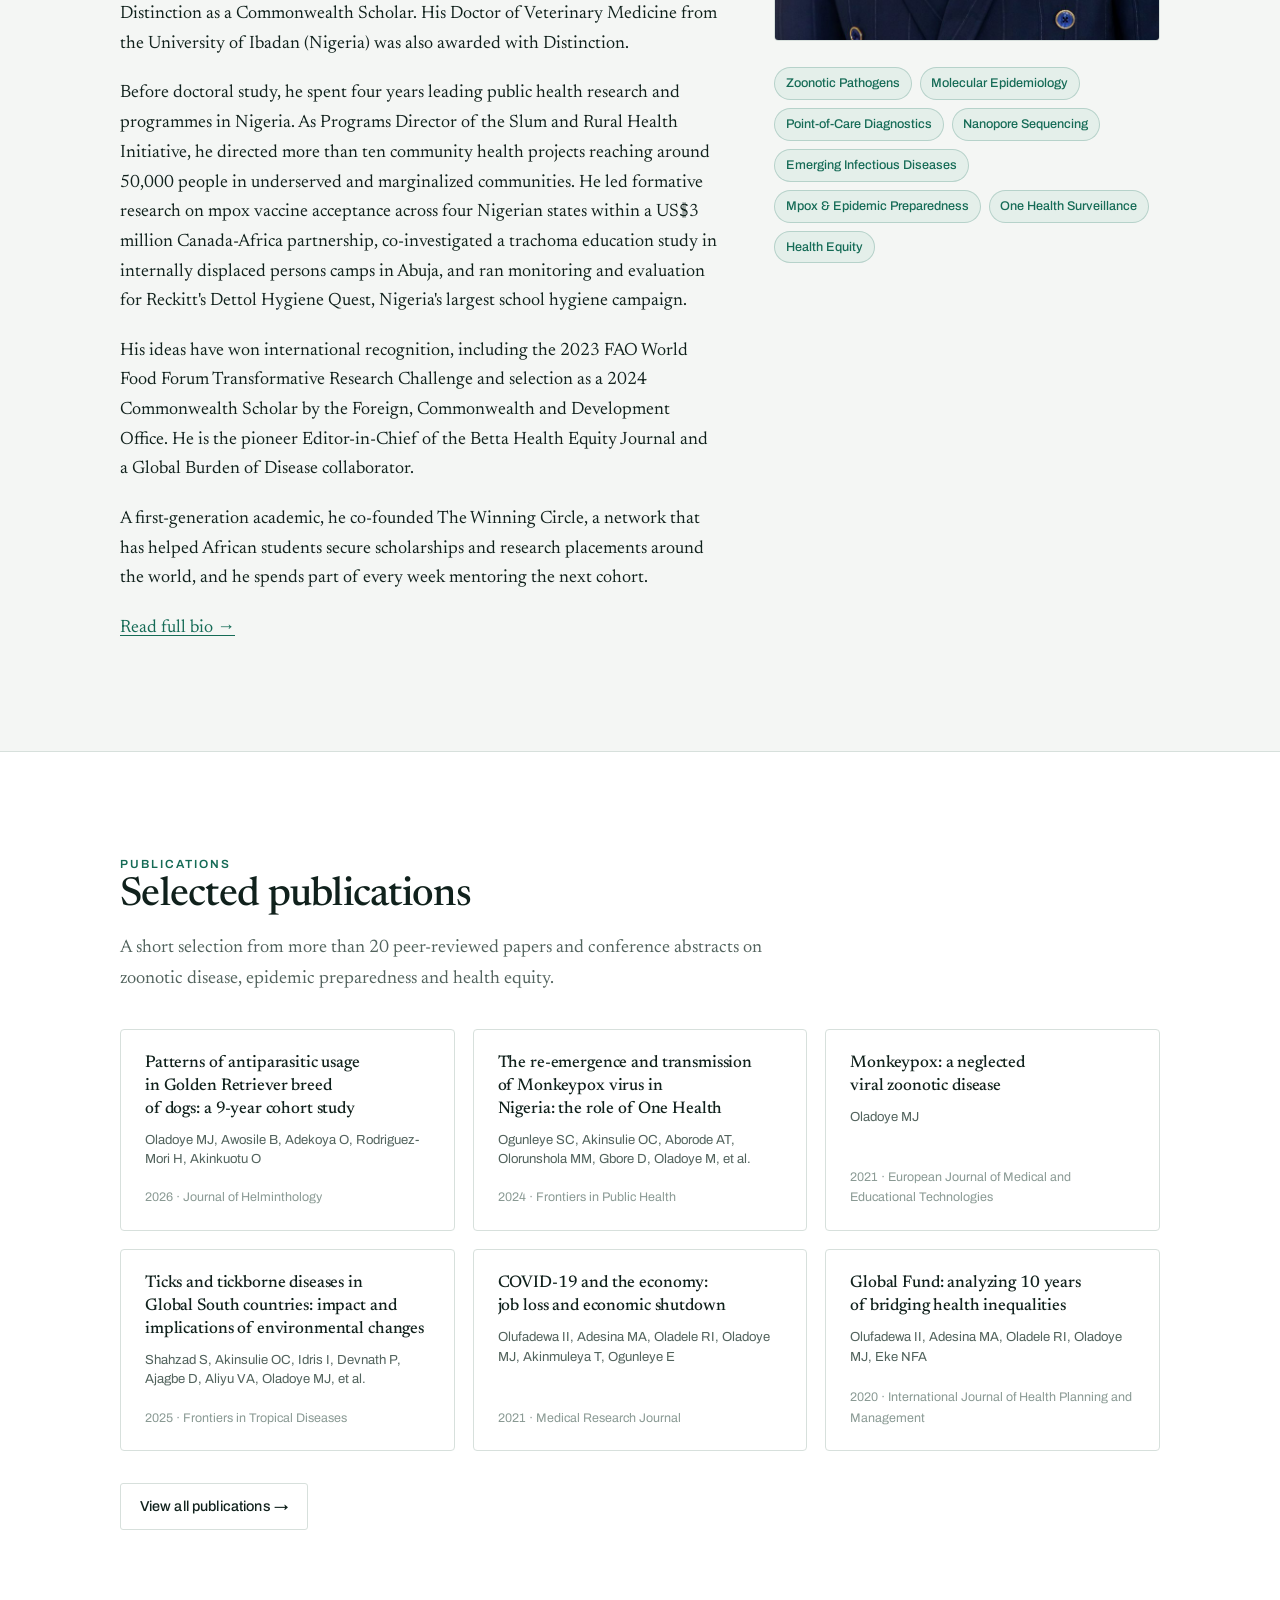
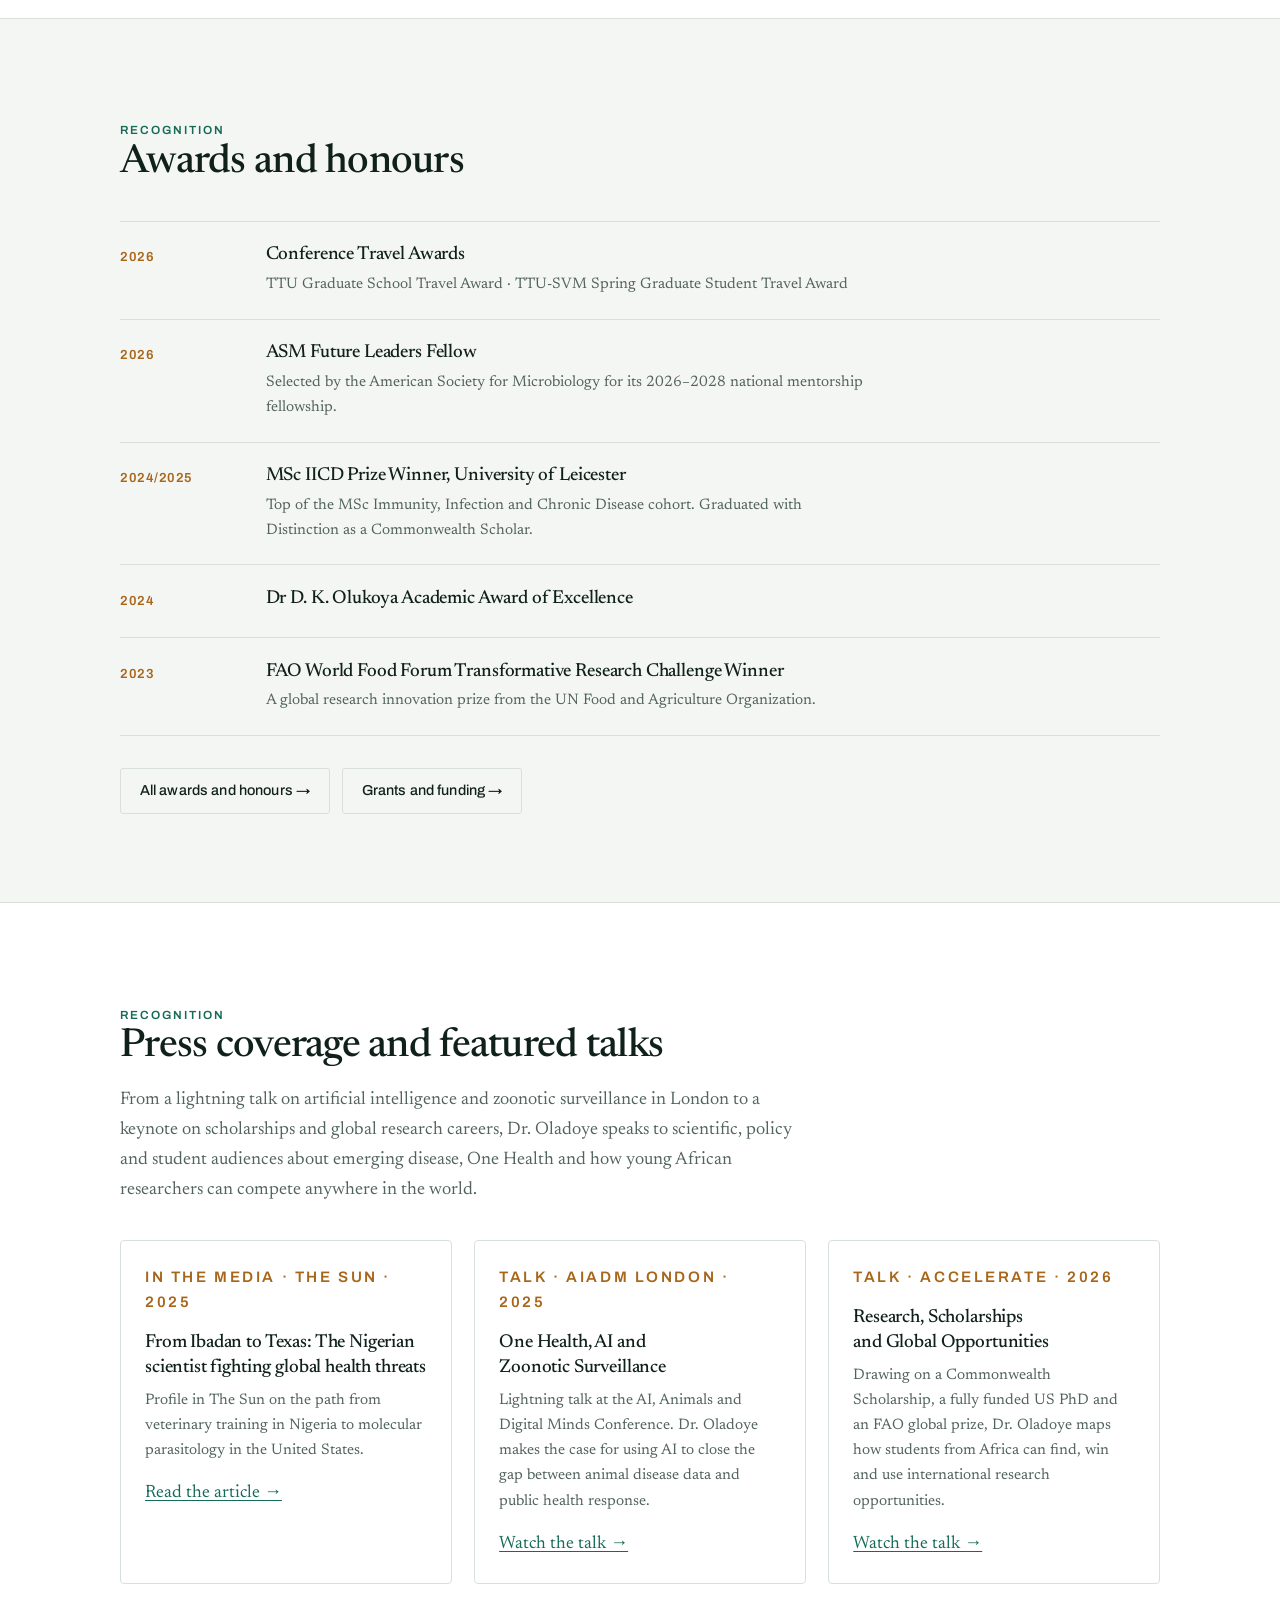
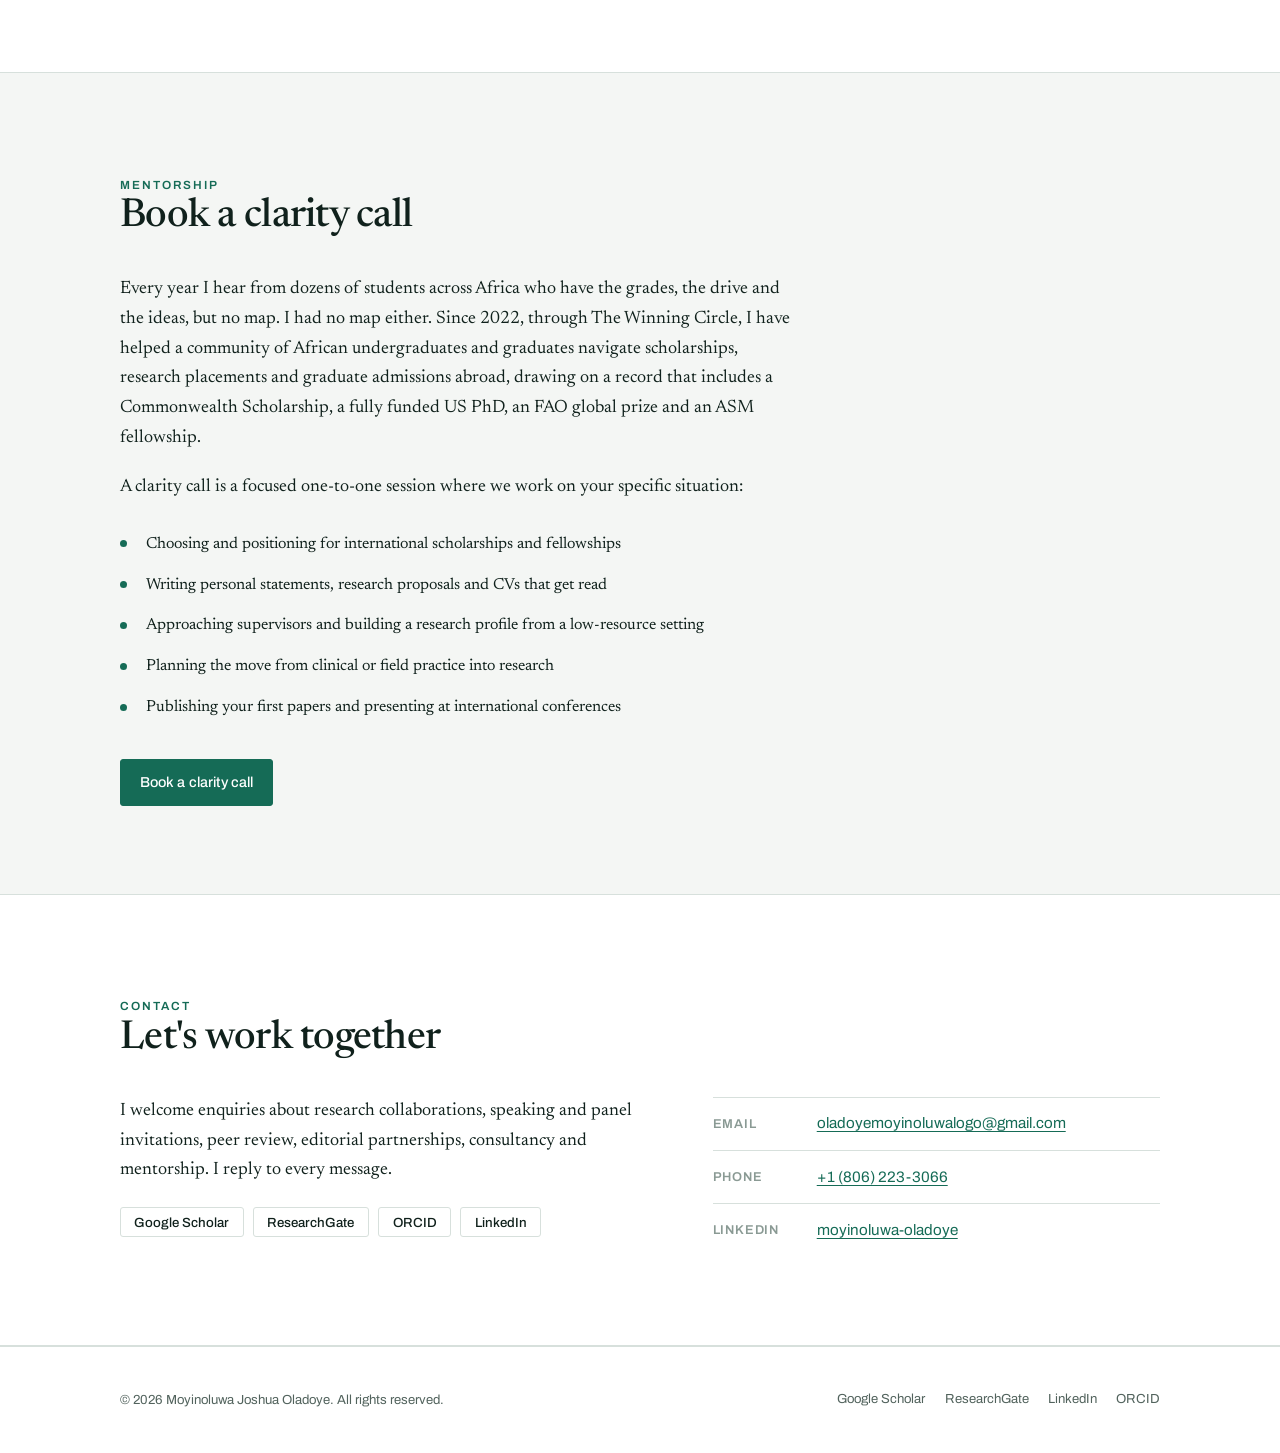
==== commit 470a90e1: "Add files via upload" ====
--- a/public/index.html
+++ b/public/index.html
@@ -82,7 +82,7 @@
         </div>
         <div>
           <div class="portrait">
-            <img src="img/headshot.jpg" alt="Portrait of Dr. Moyinoluwa Oladoye" width="1000" height="1250">
+            <img src="img/headshot.jpg" alt="Portrait of Dr. Moyinoluwa Oladoye" width="800" height="1000">
           </div>
           <ul class="chips">
             <li>Zoonotic Pathogens</li>
--- a/public/style.css
+++ b/public/style.css
@@ -51,7 +51,7 @@
   font-family:var(--serif);font-size:18px;line-height:1.65;
   -webkit-font-smoothing:antialiased;
 }
-img{max-width:100%;display:block}
+img{max-width:100%;height:auto;display:block}
 a{color:var(--accent);text-underline-offset:3px}
 a:hover{color:var(--ink)}
 :focus-visible{outline:2px solid var(--accent);outline-offset:3px;border-radius:2px}
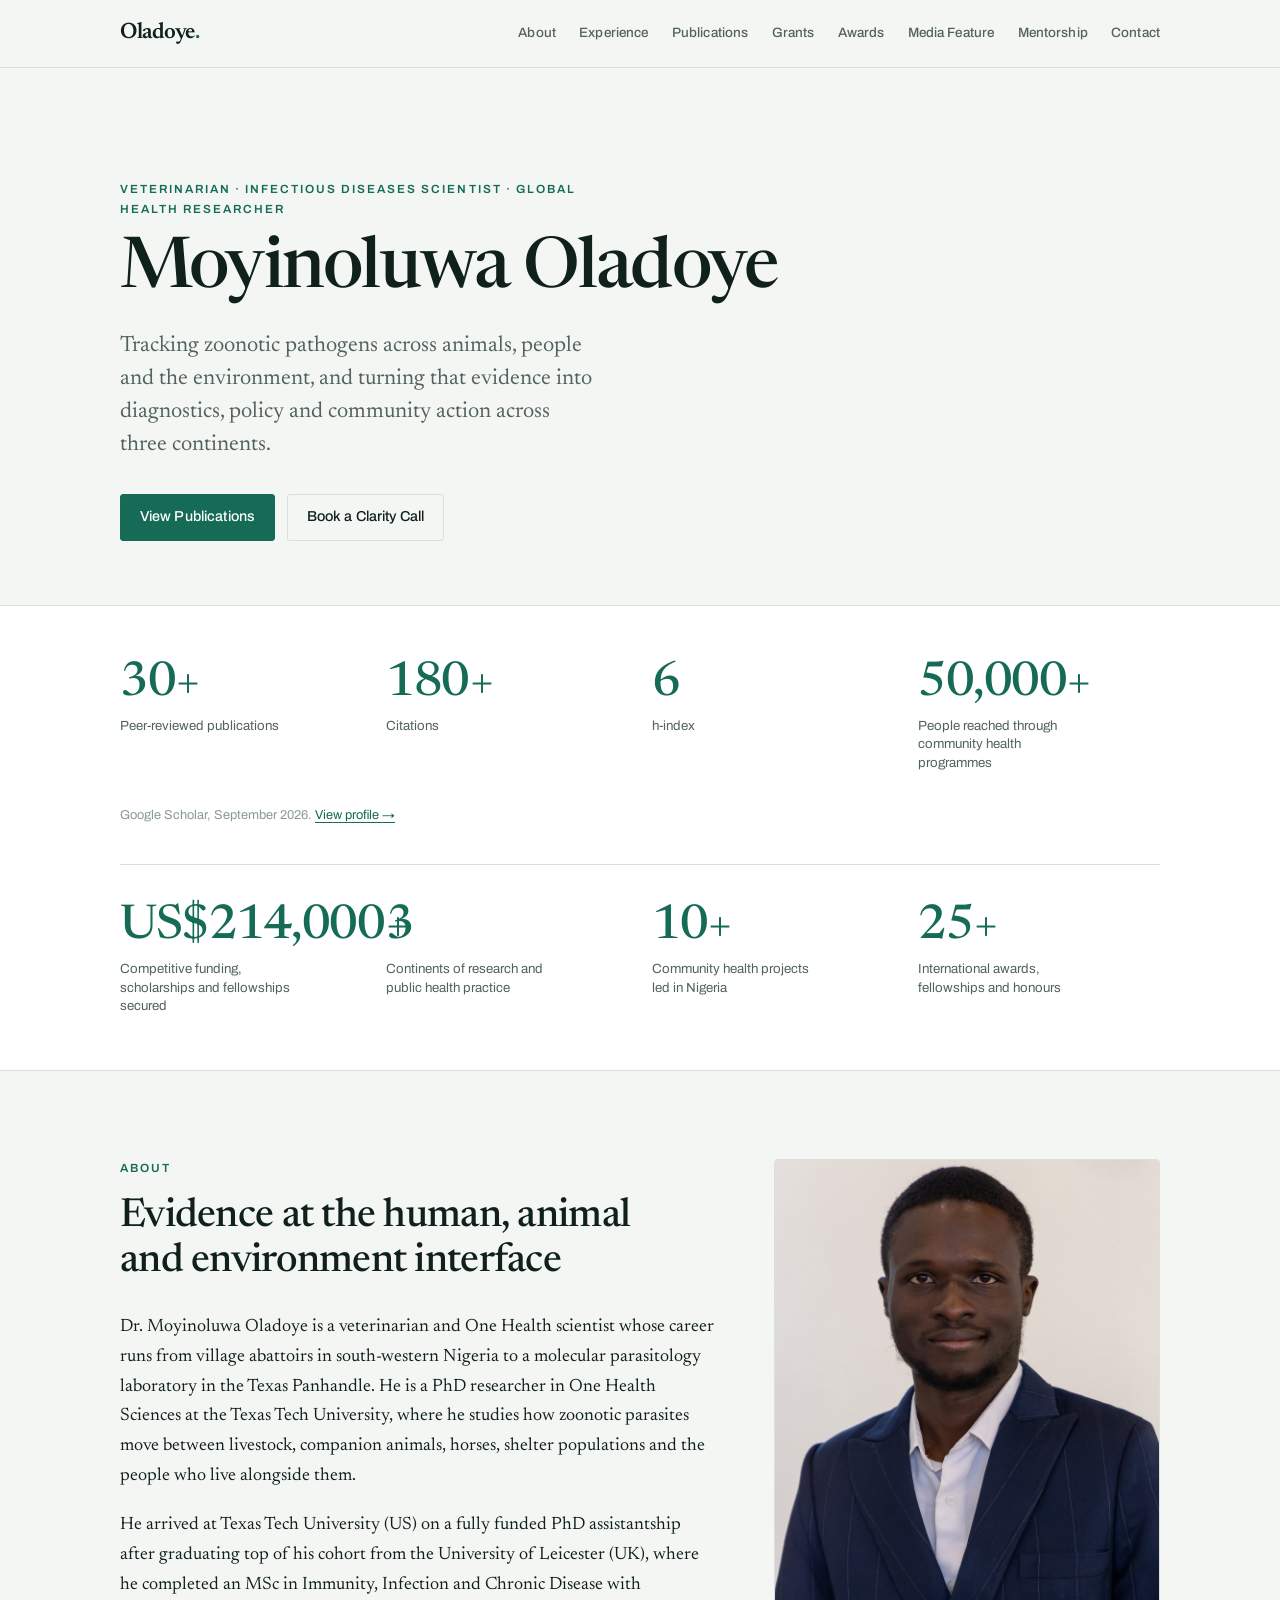
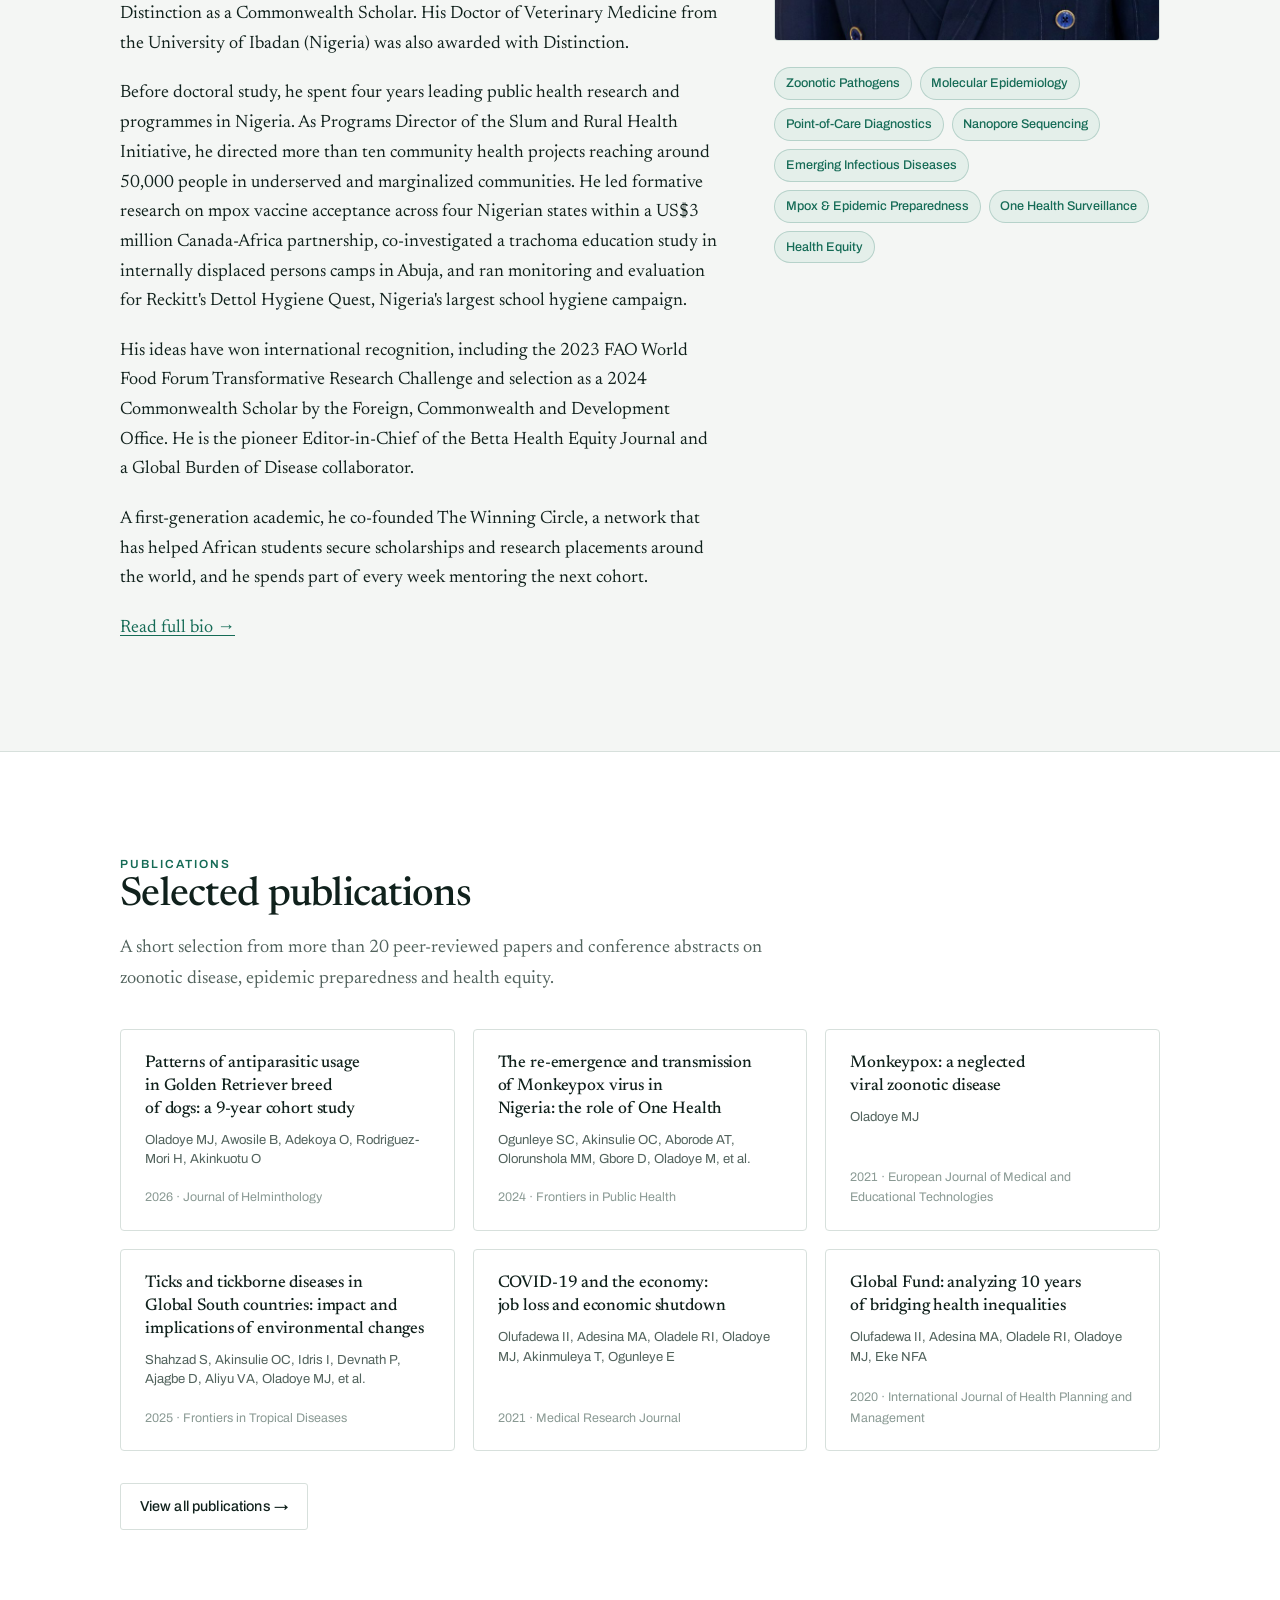
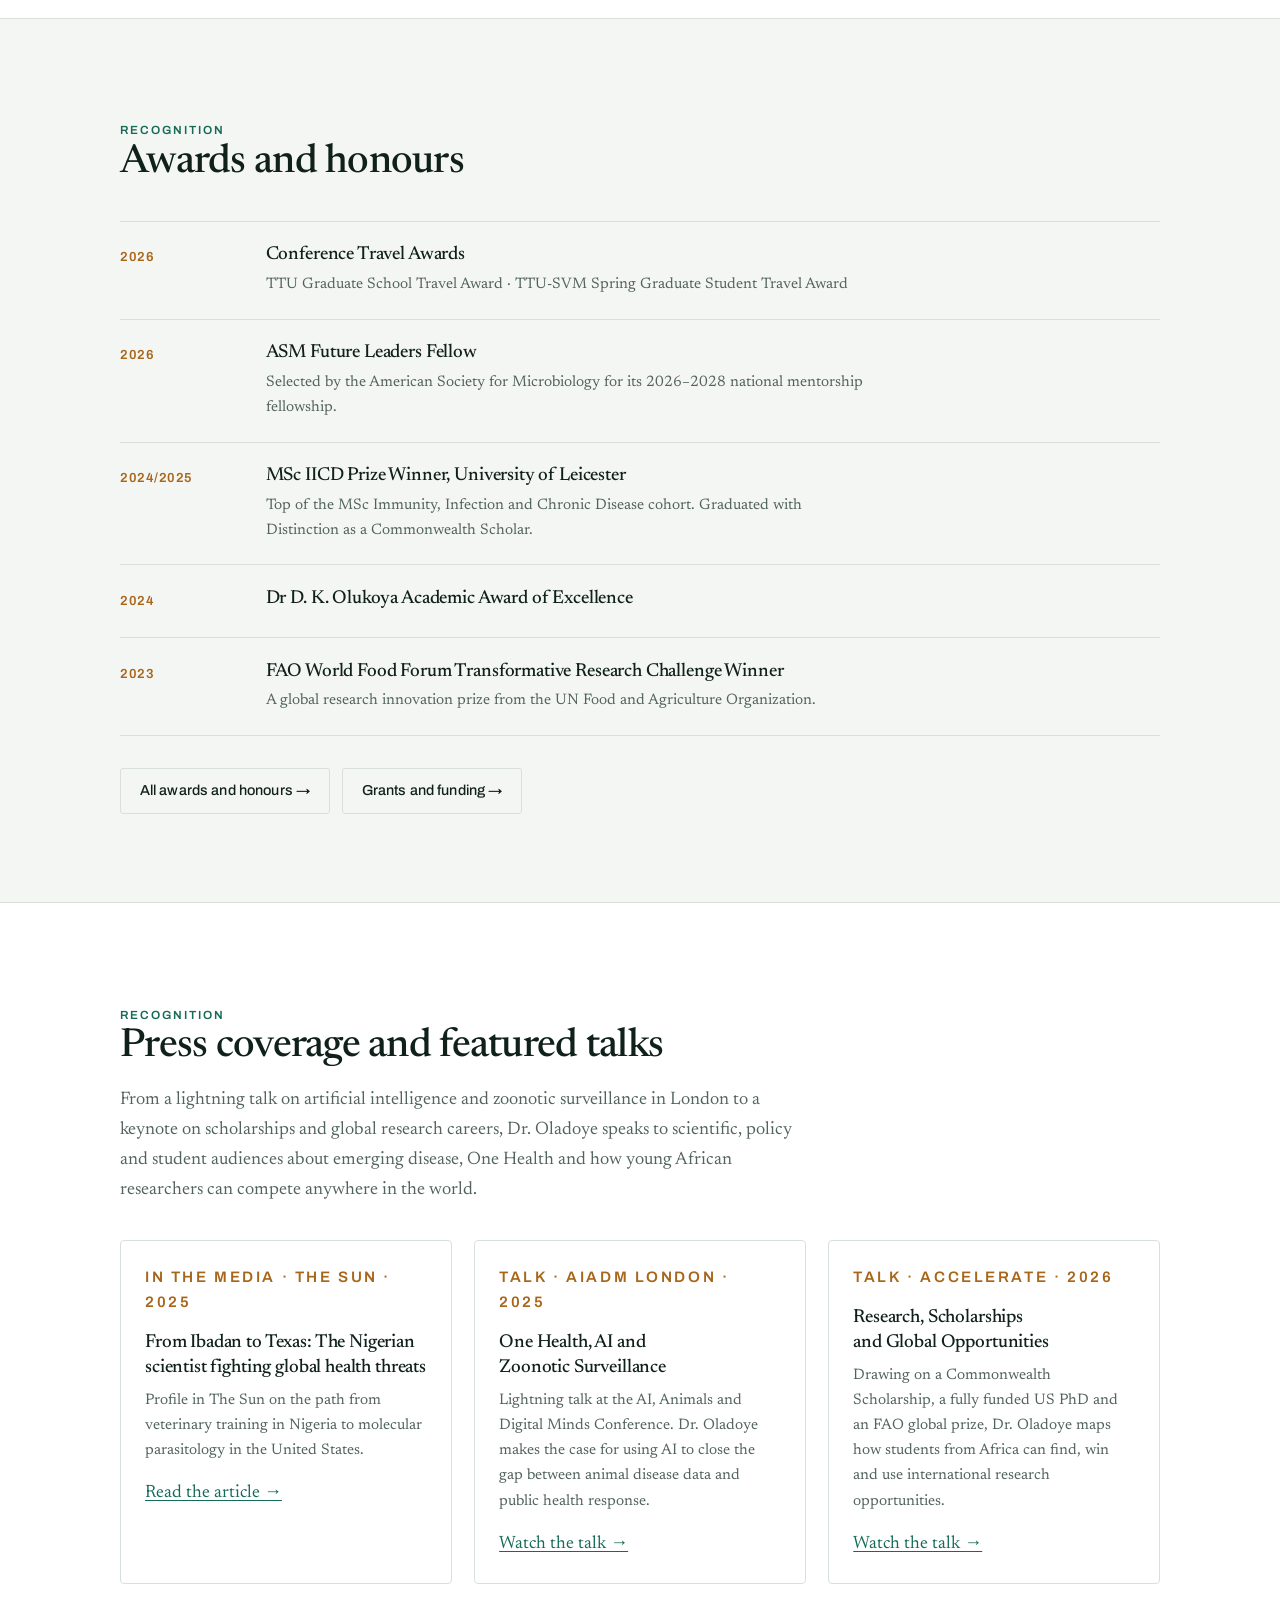
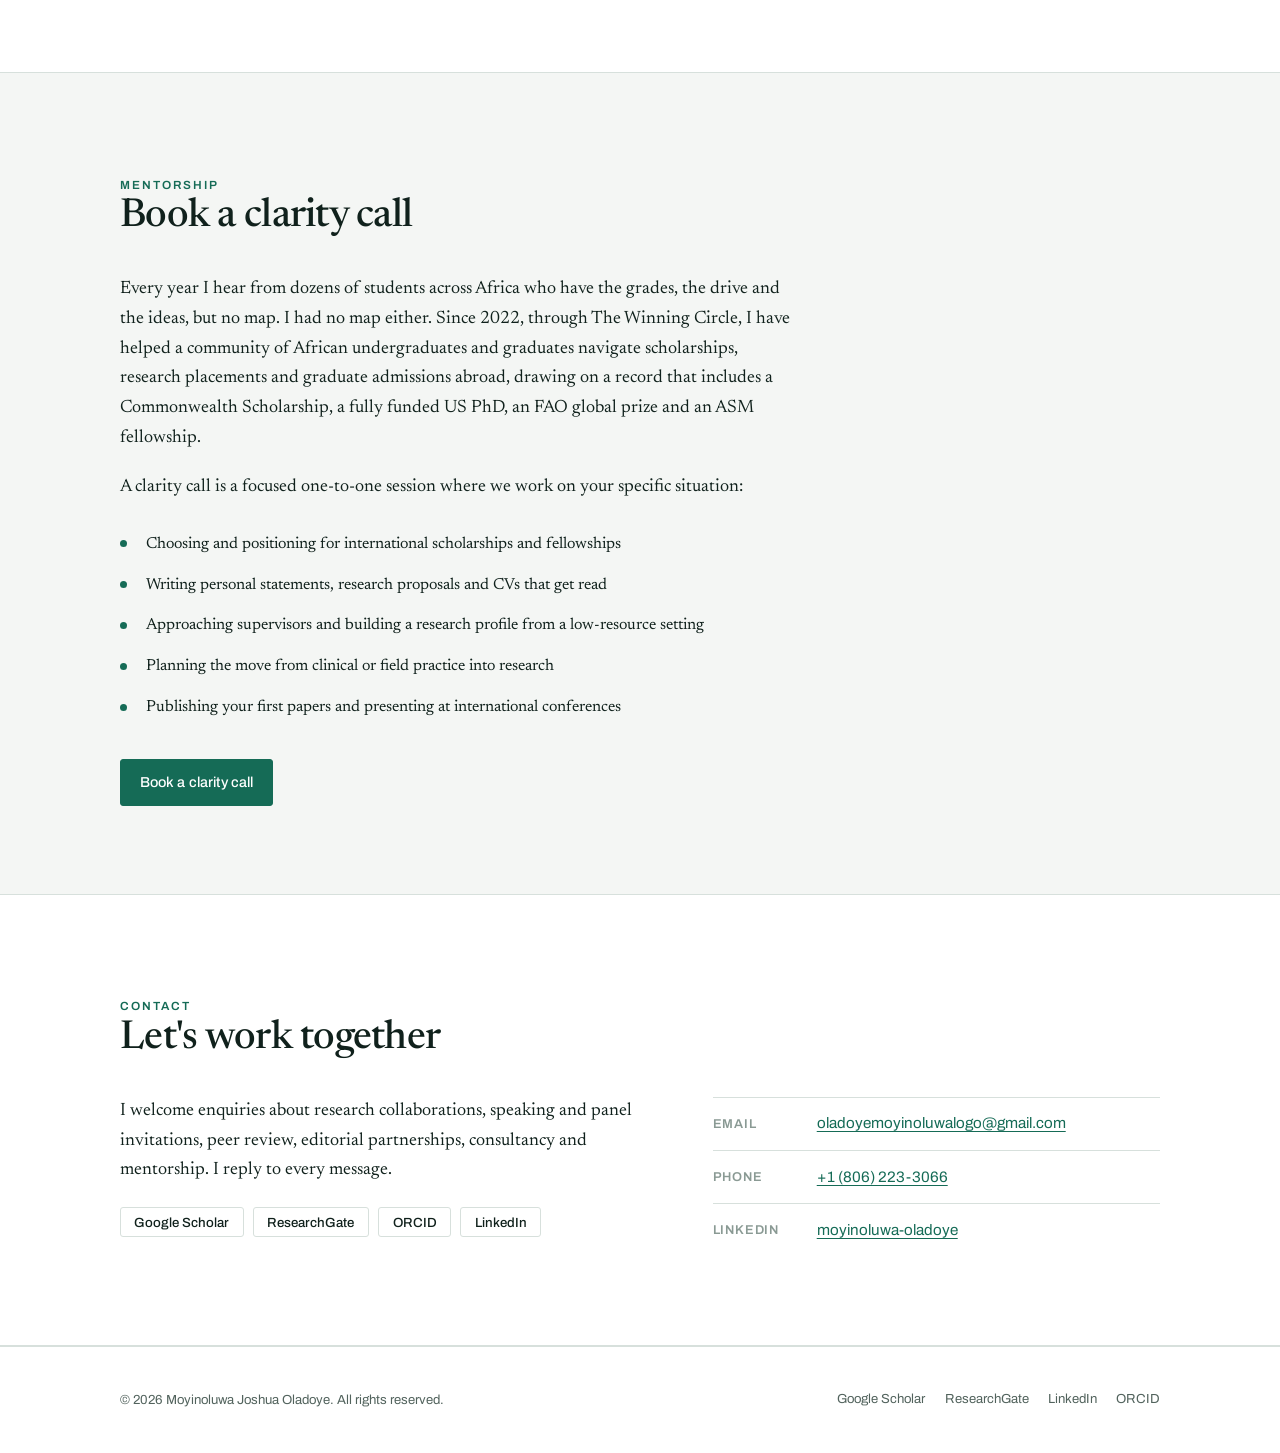
==== commit 50e93d6b: "Update index.html" ====
--- a/public/index.html
+++ b/public/index.html
@@ -48,7 +48,7 @@
   <section class="band tight">
     <div class="wrap">
       <div class="stats">
-        <div class="stat"><div class="n">20+</div><div class="l">Peer-reviewed publications</div></div>
+        <div class="stat"><div class="n">30+</div><div class="l">Peer-reviewed publications</div></div>
         <div class="stat"><div class="n">180+</div><div class="l">Citations</div></div>
         <div class="stat"><div class="n">6</div><div class="l">h-index</div></div>
         <div class="stat"><div class="n">50,000+</div><div class="l">People reached through community health programmes</div></div>
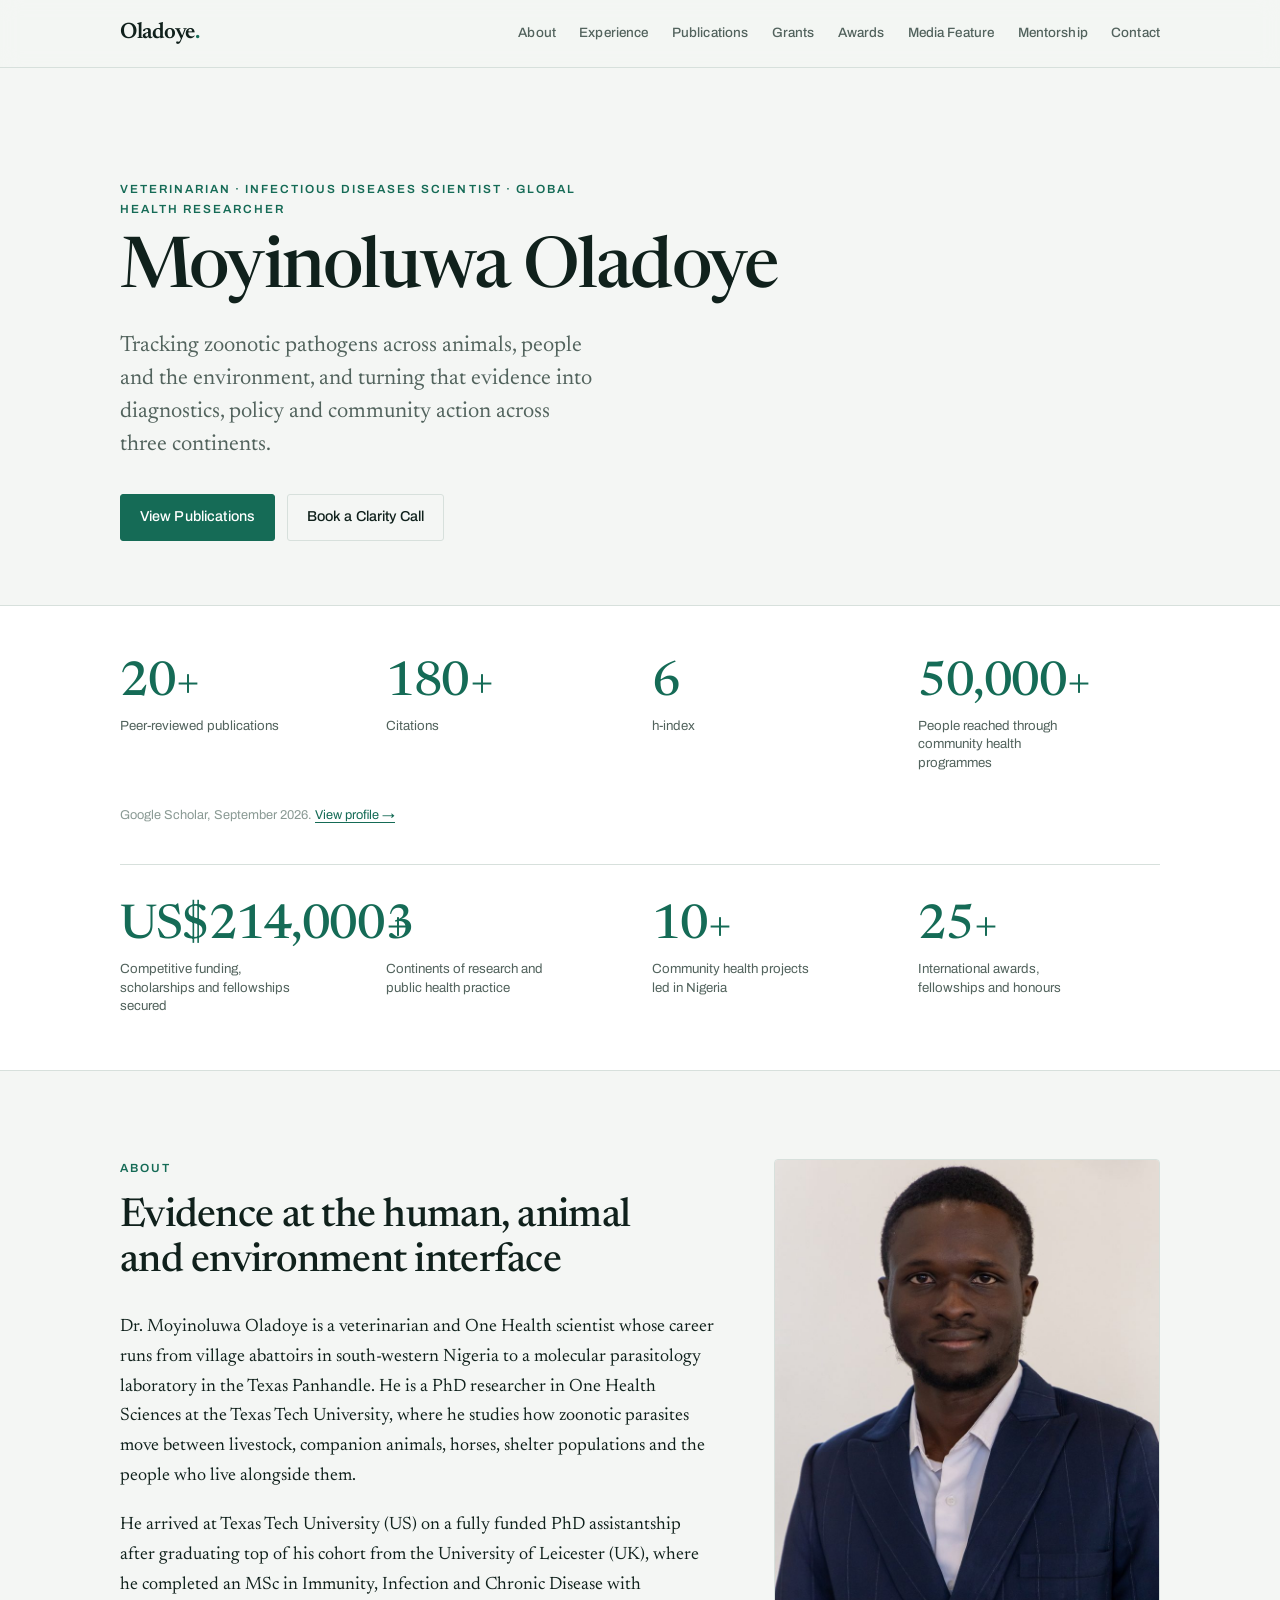
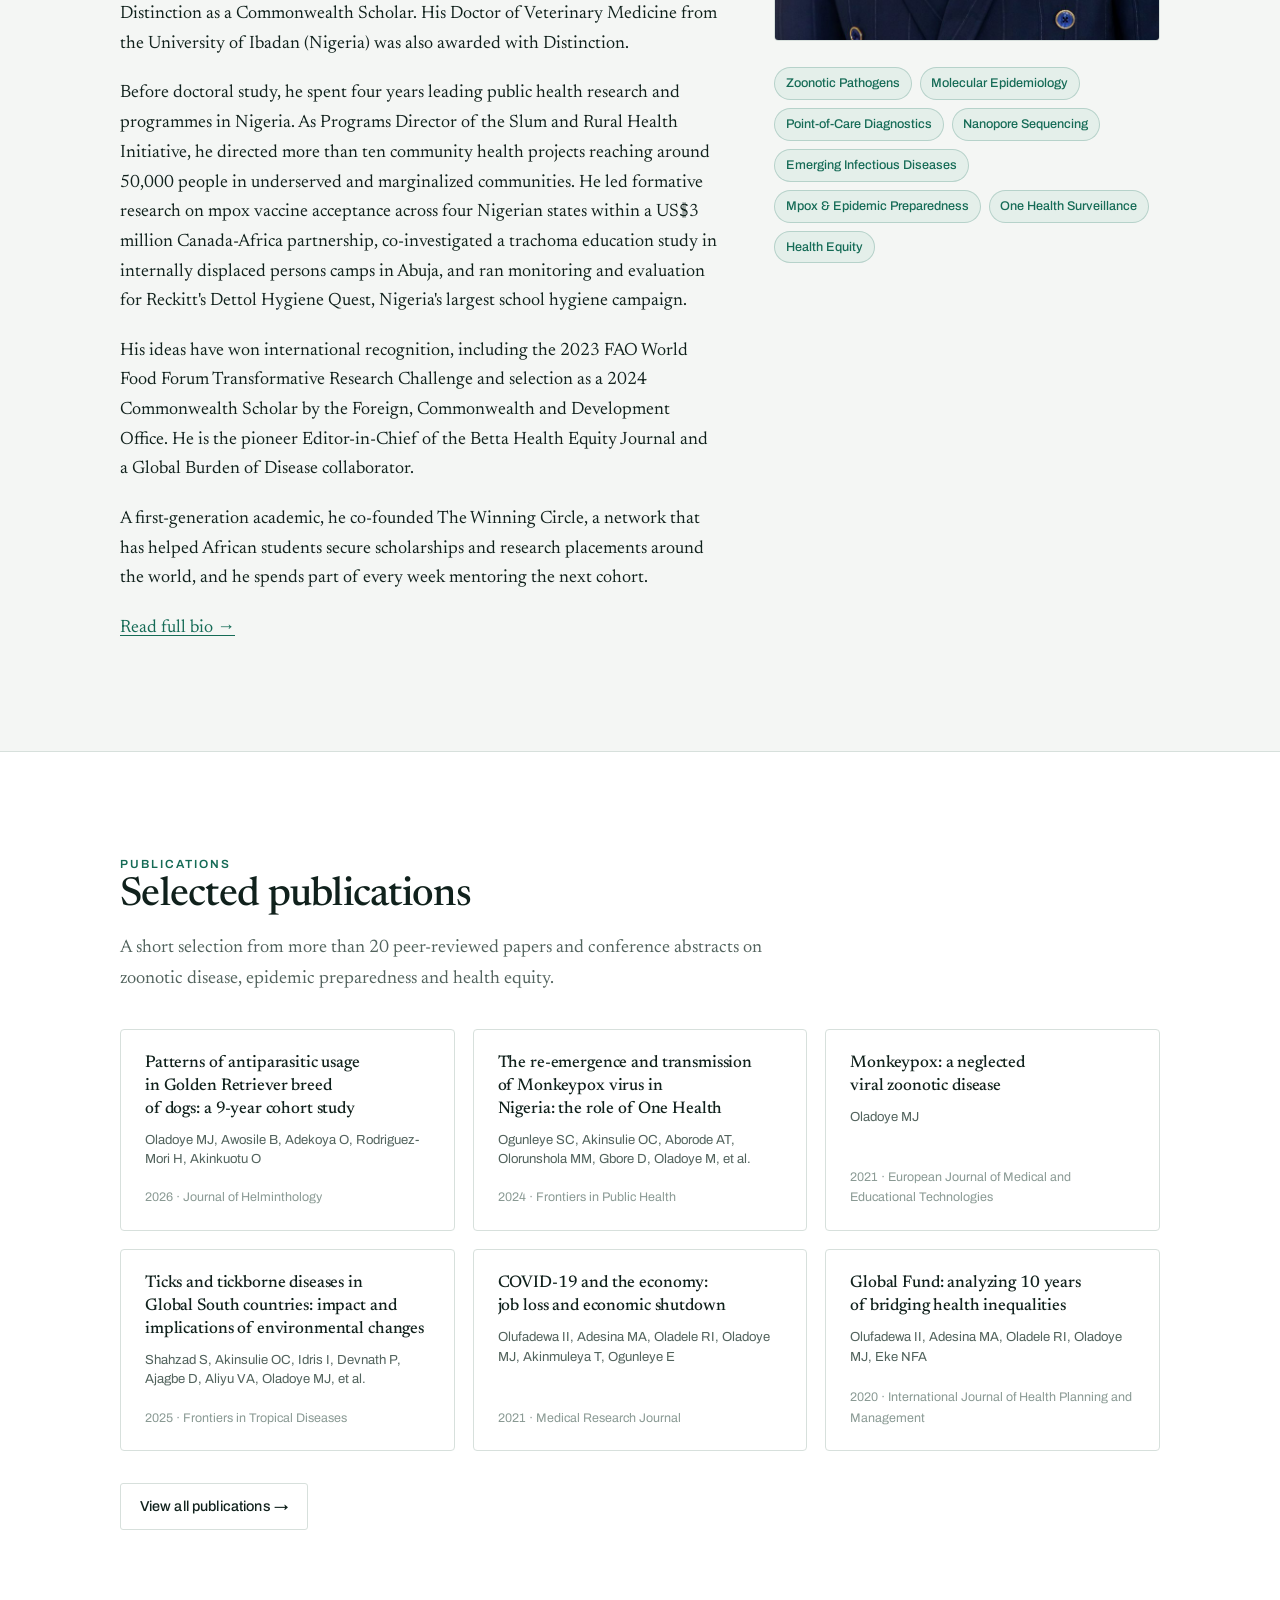
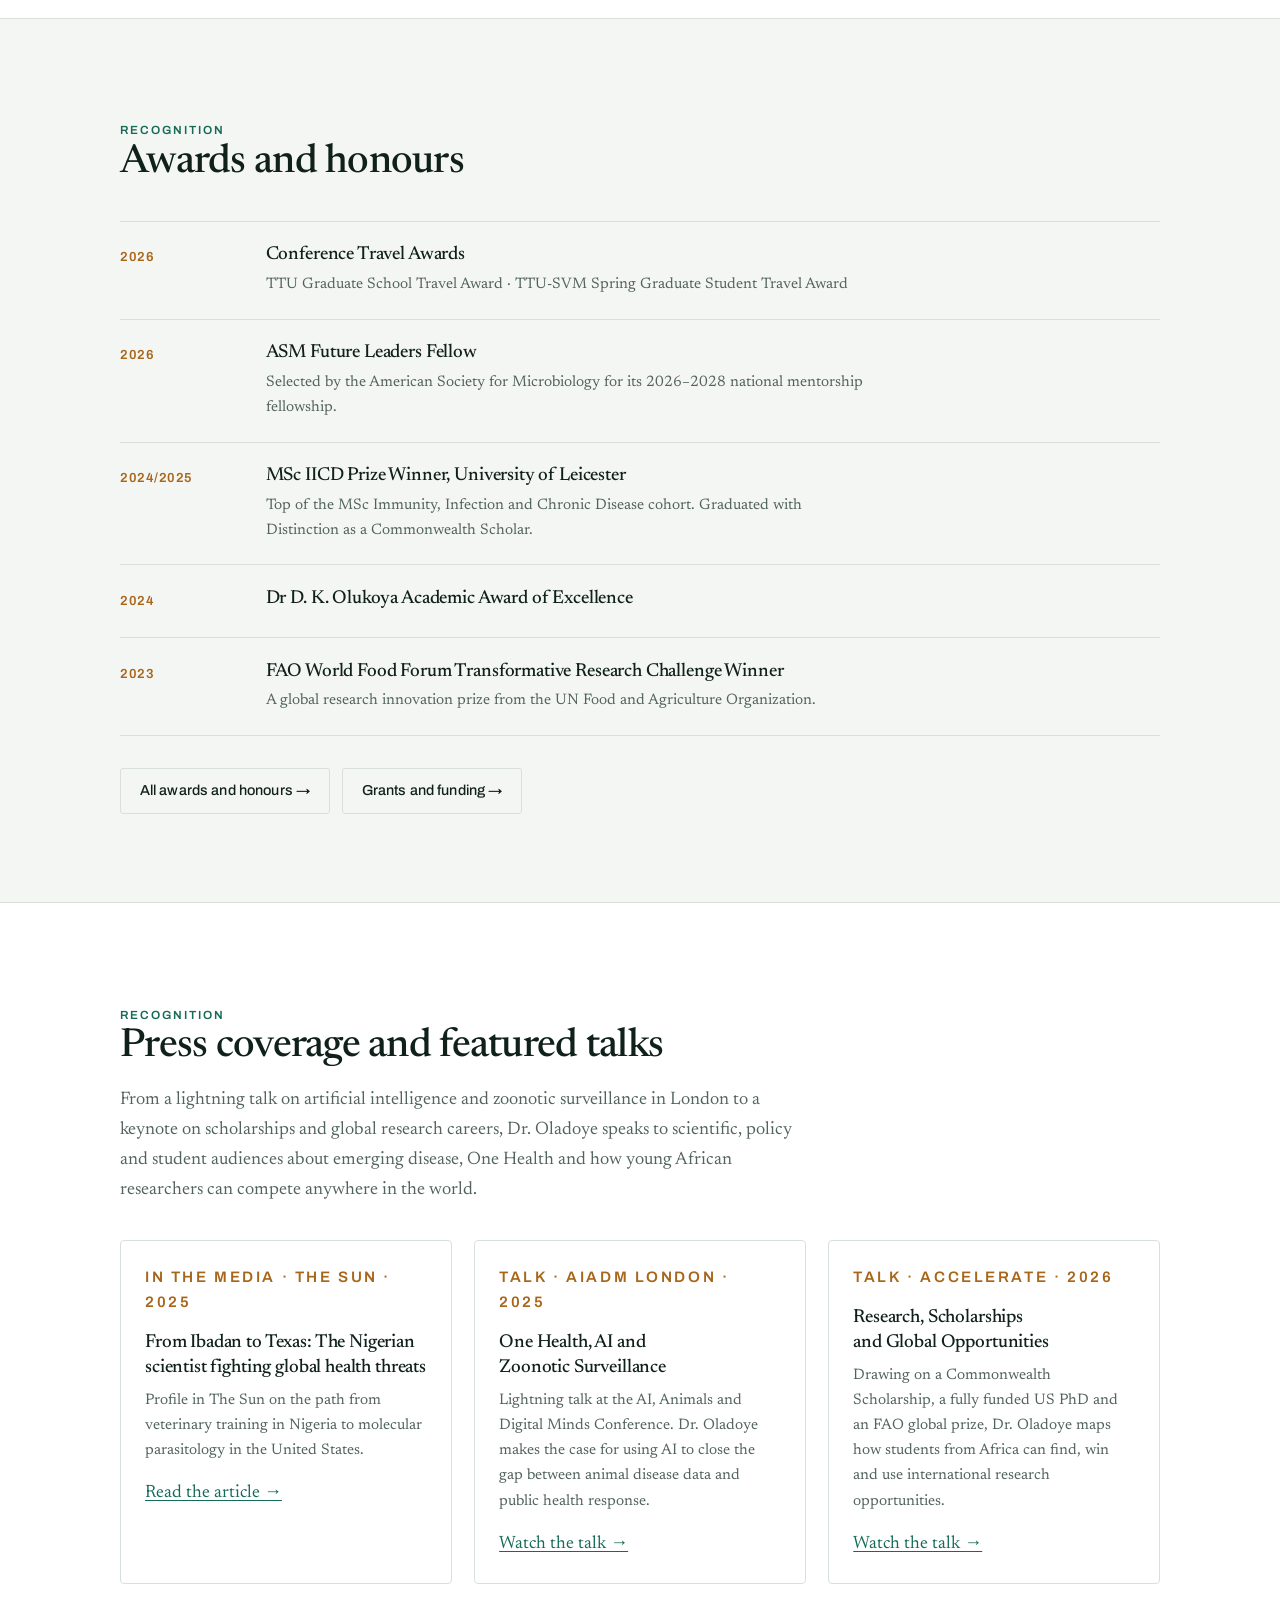
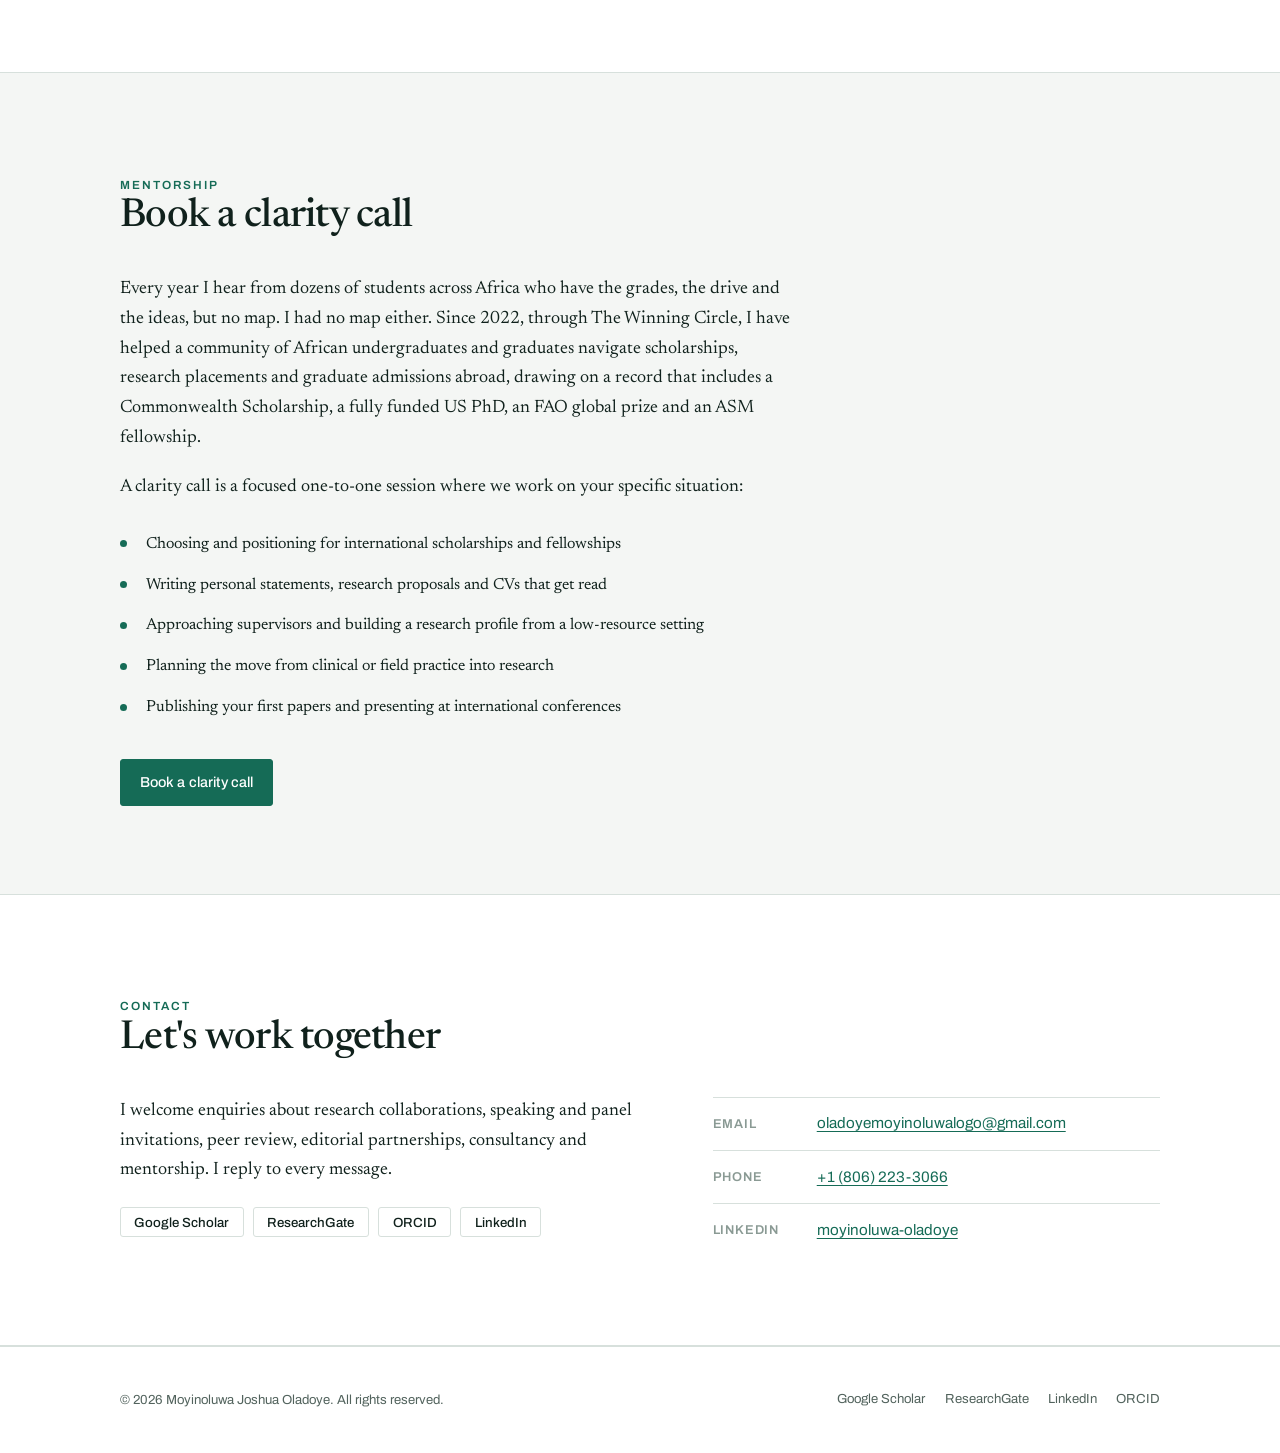
==== commit d788f22b: "Update index.html" ====
--- a/public/index.html
+++ b/public/index.html
@@ -48,7 +48,7 @@
   <section class="band tight">
     <div class="wrap">
       <div class="stats">
-        <div class="stat"><div class="n">30+</div><div class="l">Peer-reviewed publications</div></div>
+        <div class="stat"><div class="n">20+</div><div class="l">Peer-reviewed publications</div></div>
         <div class="stat"><div class="n">180+</div><div class="l">Citations</div></div>
         <div class="stat"><div class="n">6</div><div class="l">h-index</div></div>
         <div class="stat"><div class="n">50,000+</div><div class="l">People reached through community health programmes</div></div>
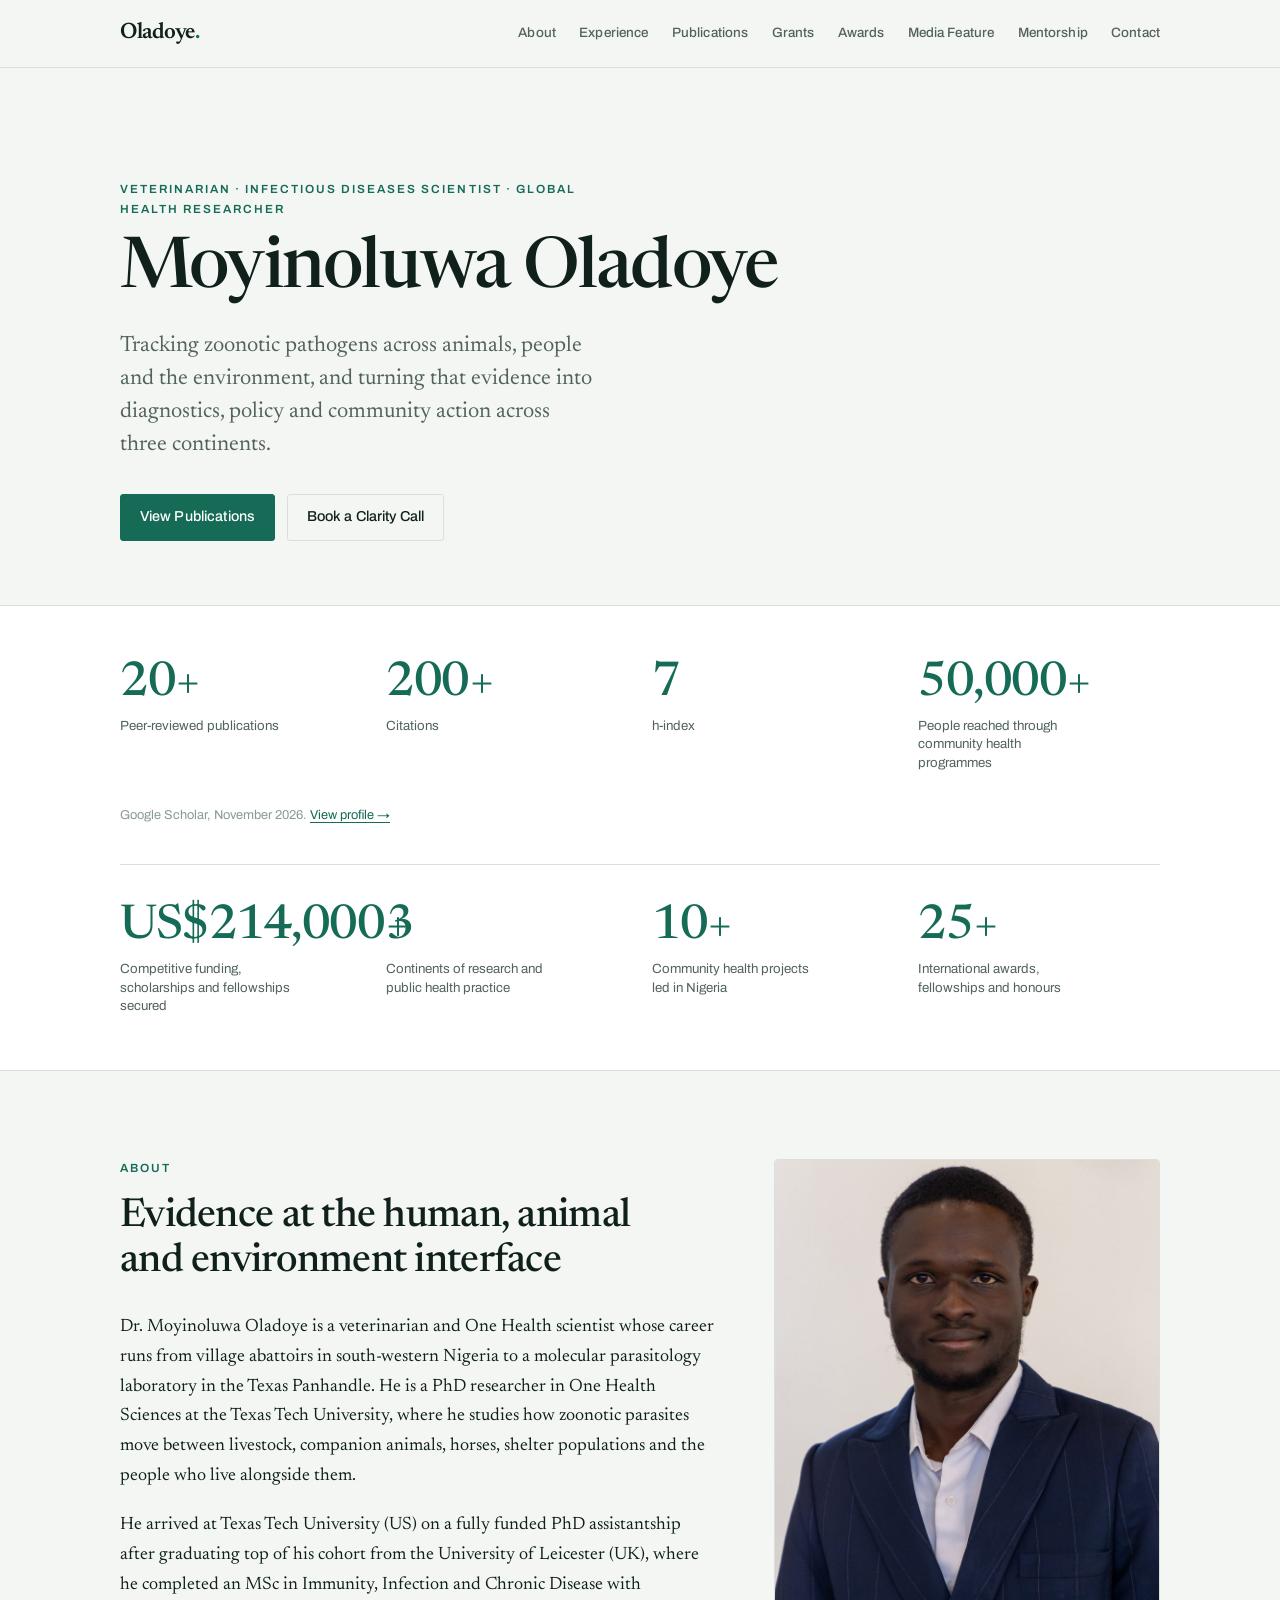
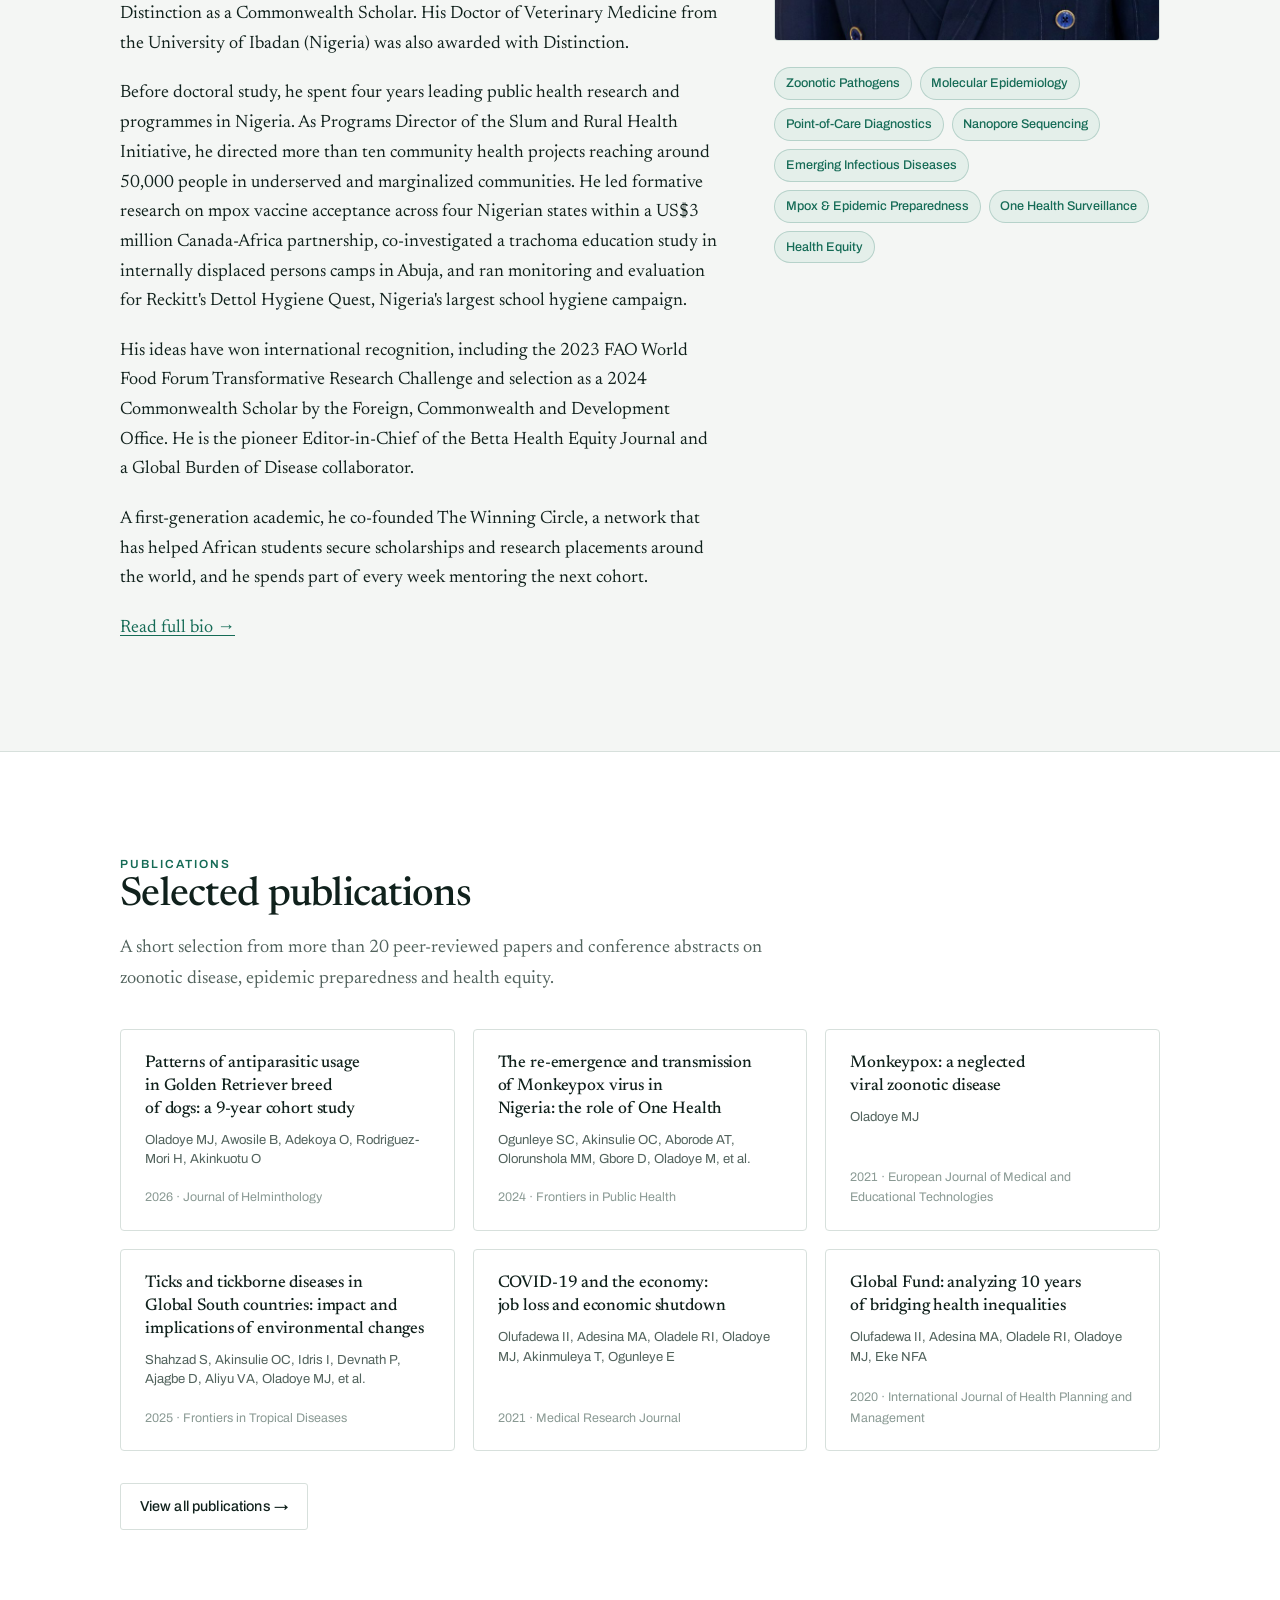
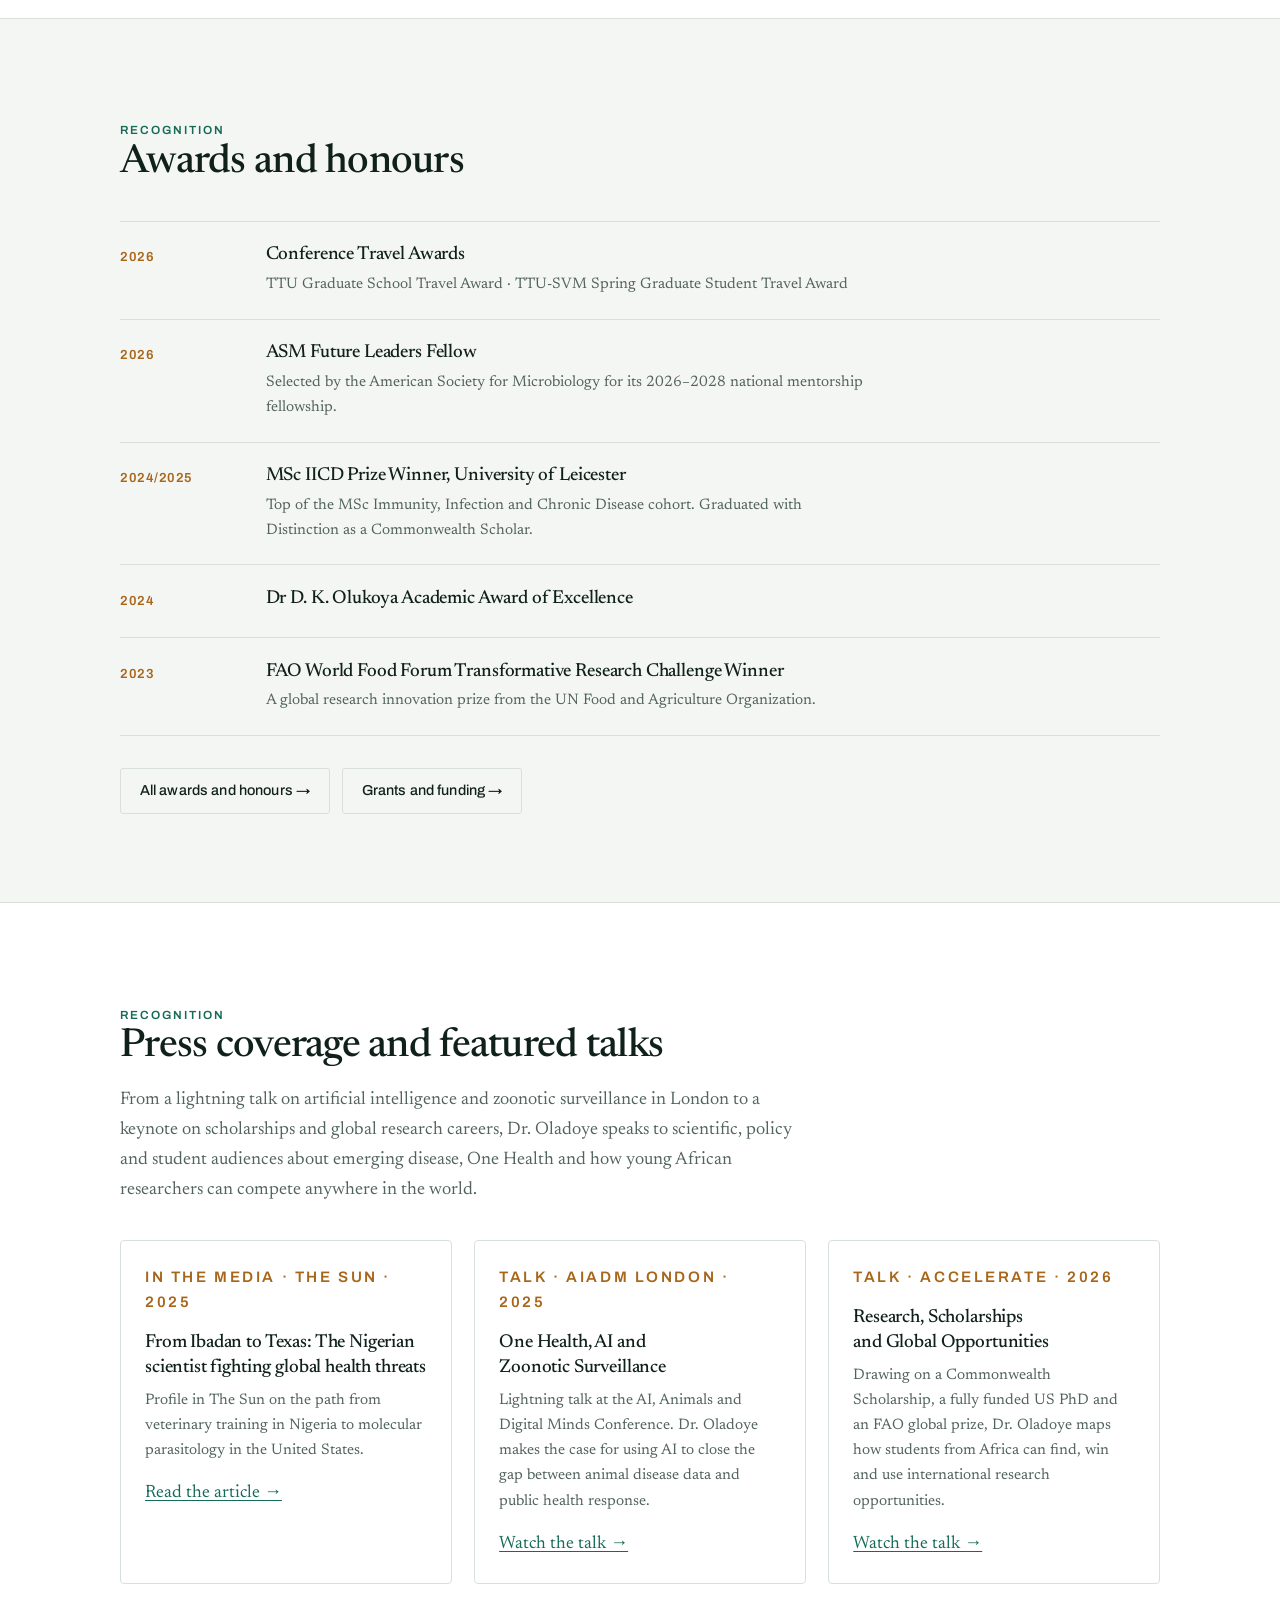
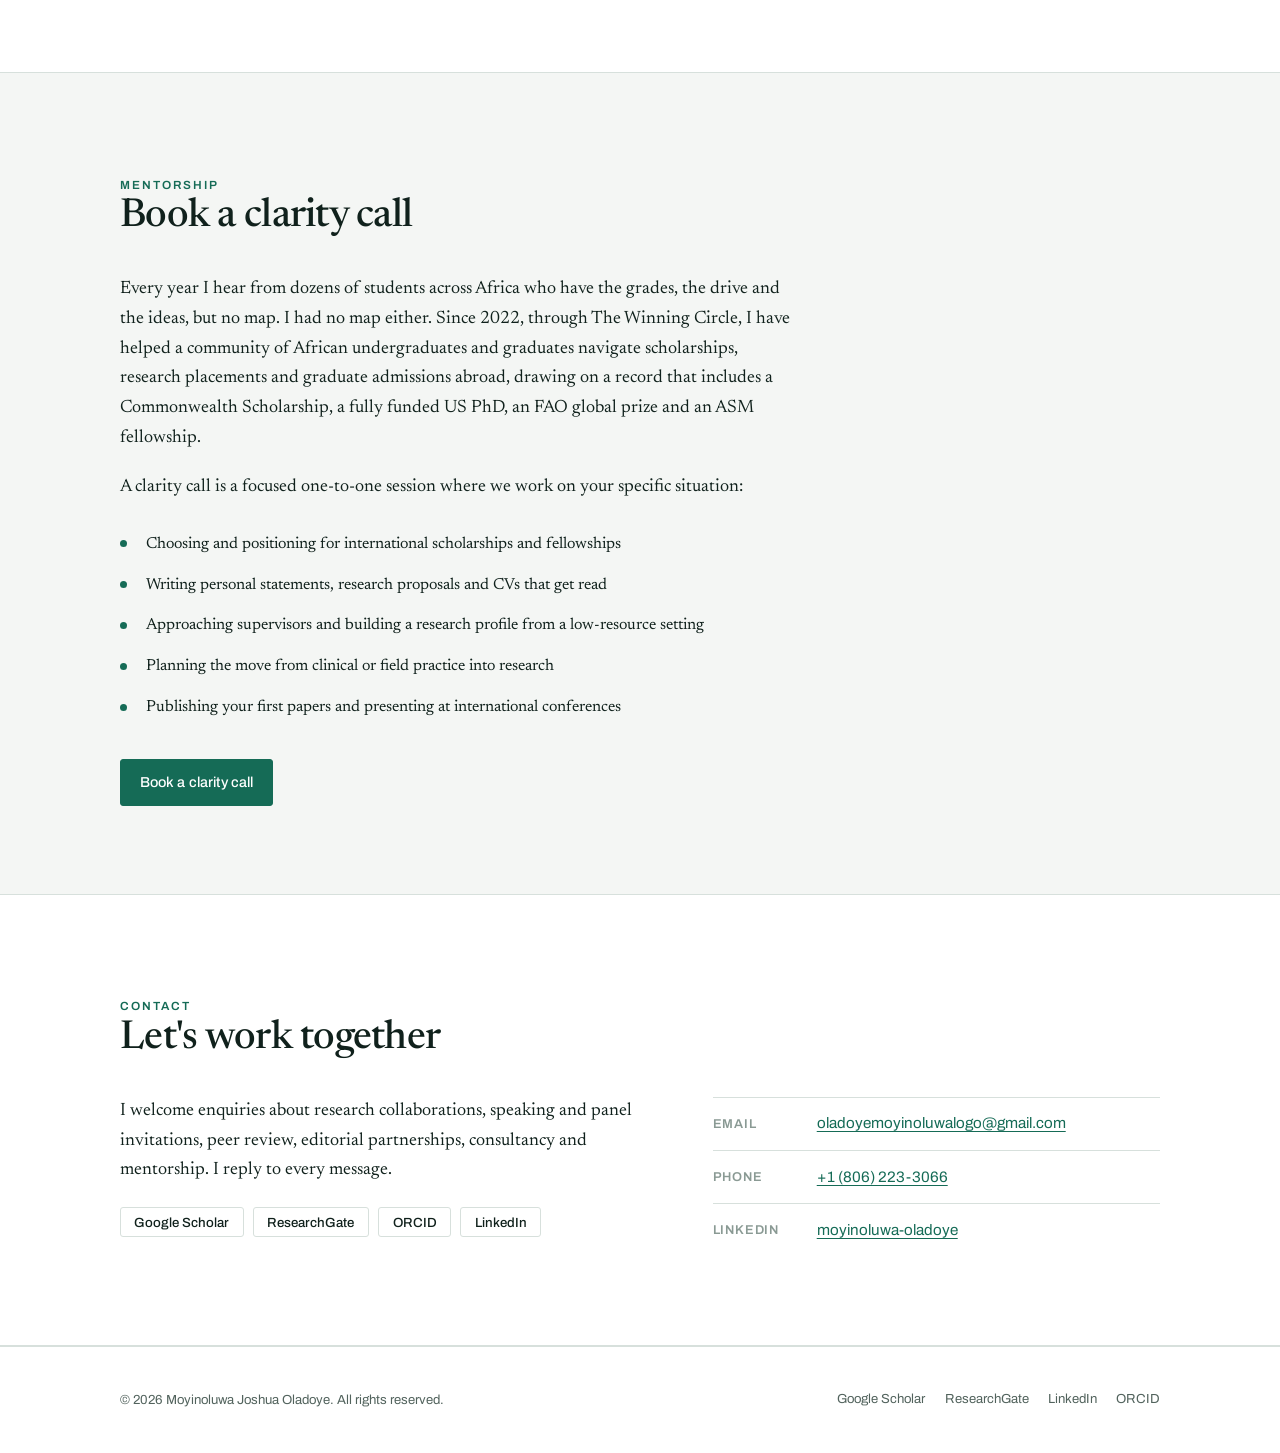
==== commit f24fbbc7: "Update index.html" ====
--- a/public/index.html
+++ b/public/index.html
@@ -49,11 +49,11 @@
     <div class="wrap">
       <div class="stats">
         <div class="stat"><div class="n">20+</div><div class="l">Peer-reviewed publications</div></div>
-        <div class="stat"><div class="n">180+</div><div class="l">Citations</div></div>
-        <div class="stat"><div class="n">6</div><div class="l">h-index</div></div>
+        <div class="stat"><div class="n">200+</div><div class="l">Citations</div></div>
+        <div class="stat"><div class="n">7</div><div class="l">h-index</div></div>
         <div class="stat"><div class="n">50,000+</div><div class="l">People reached through community health programmes</div></div>
       </div>
-      <p class="source">Google Scholar, September 2026. <a href="https://scholar.google.com/citations?user=c_55og8AAAAJ" target="_blank" rel="noopener">View profile&nbsp;→</a></p>
+      <p class="source">Google Scholar, November 2026. <a href="https://scholar.google.com/citations?user=c_55og8AAAAJ" target="_blank" rel="noopener">View profile&nbsp;→</a></p>
       <hr class="rule" style="margin:2.4rem 0">
       <div class="stats">
         <div class="stat"><div class="n">US$214,000+</div><div class="l">Competitive funding, scholarships and fellowships secured</div></div>
